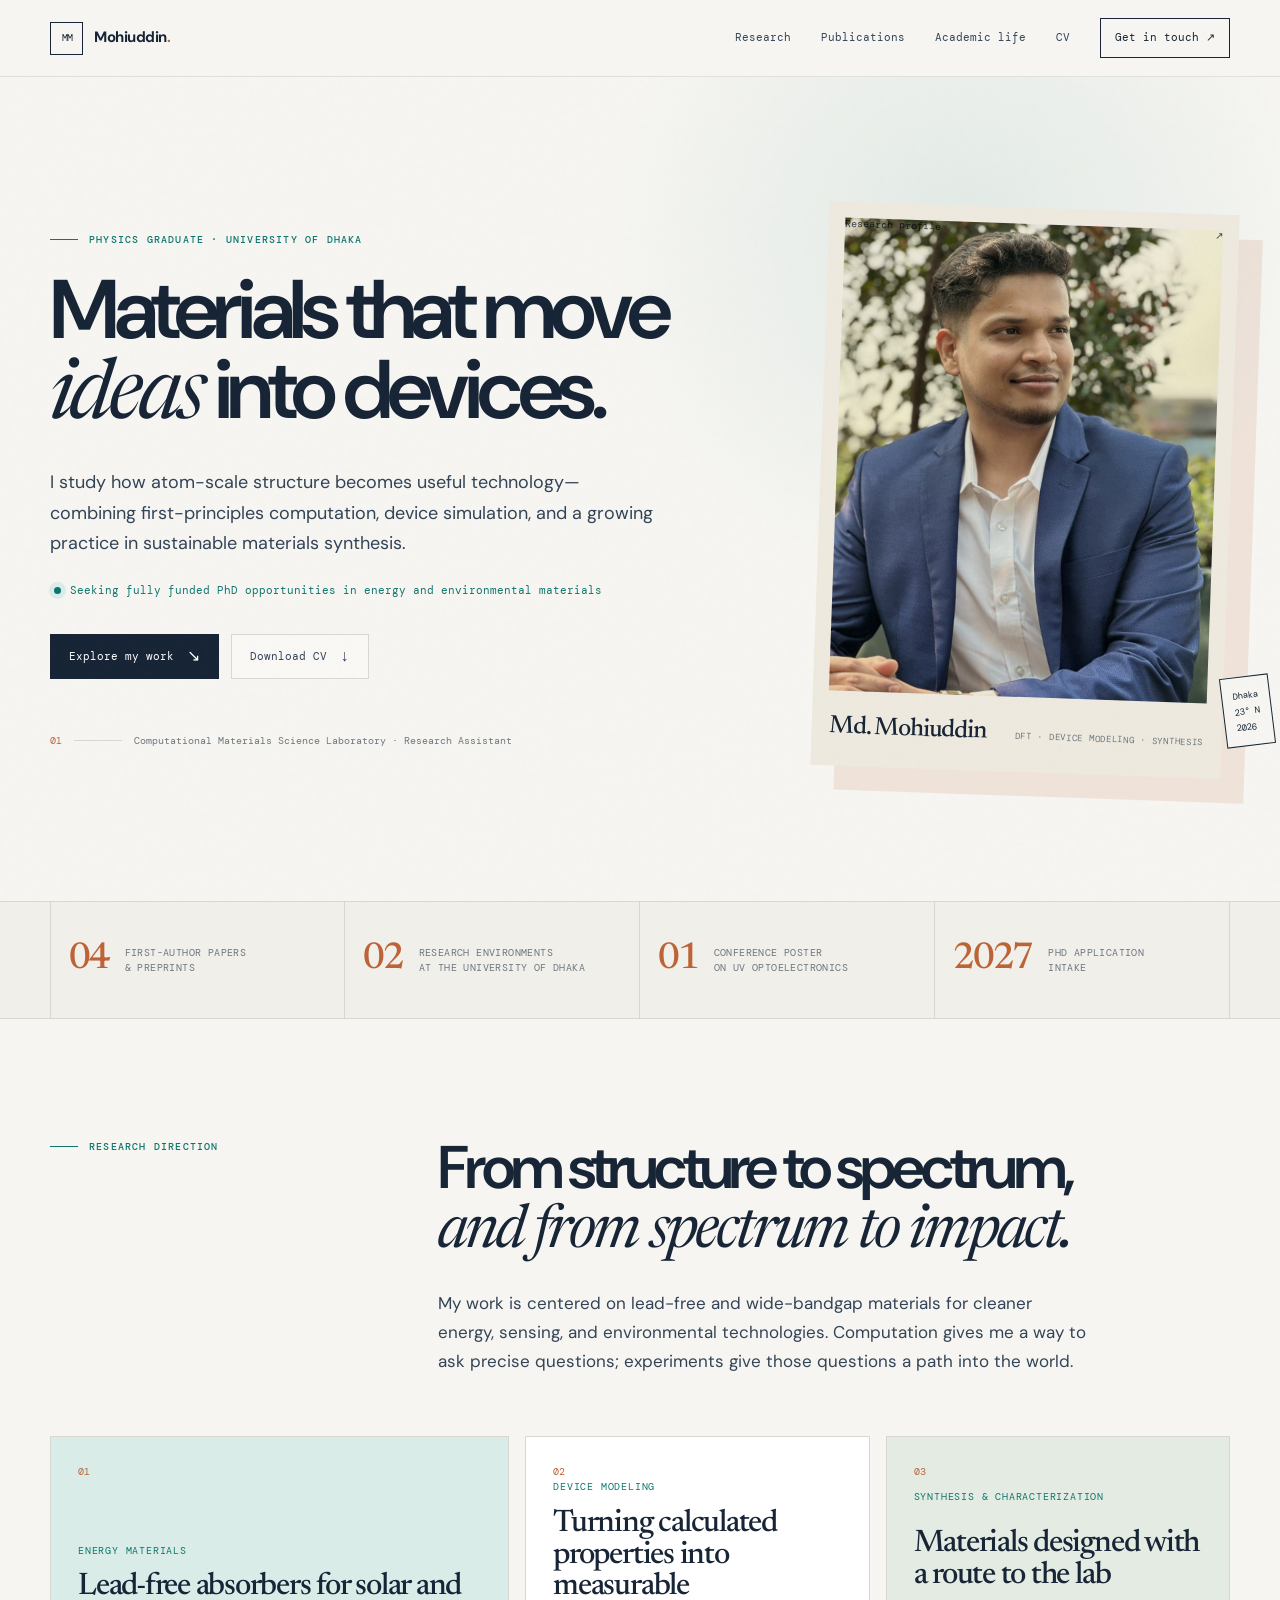
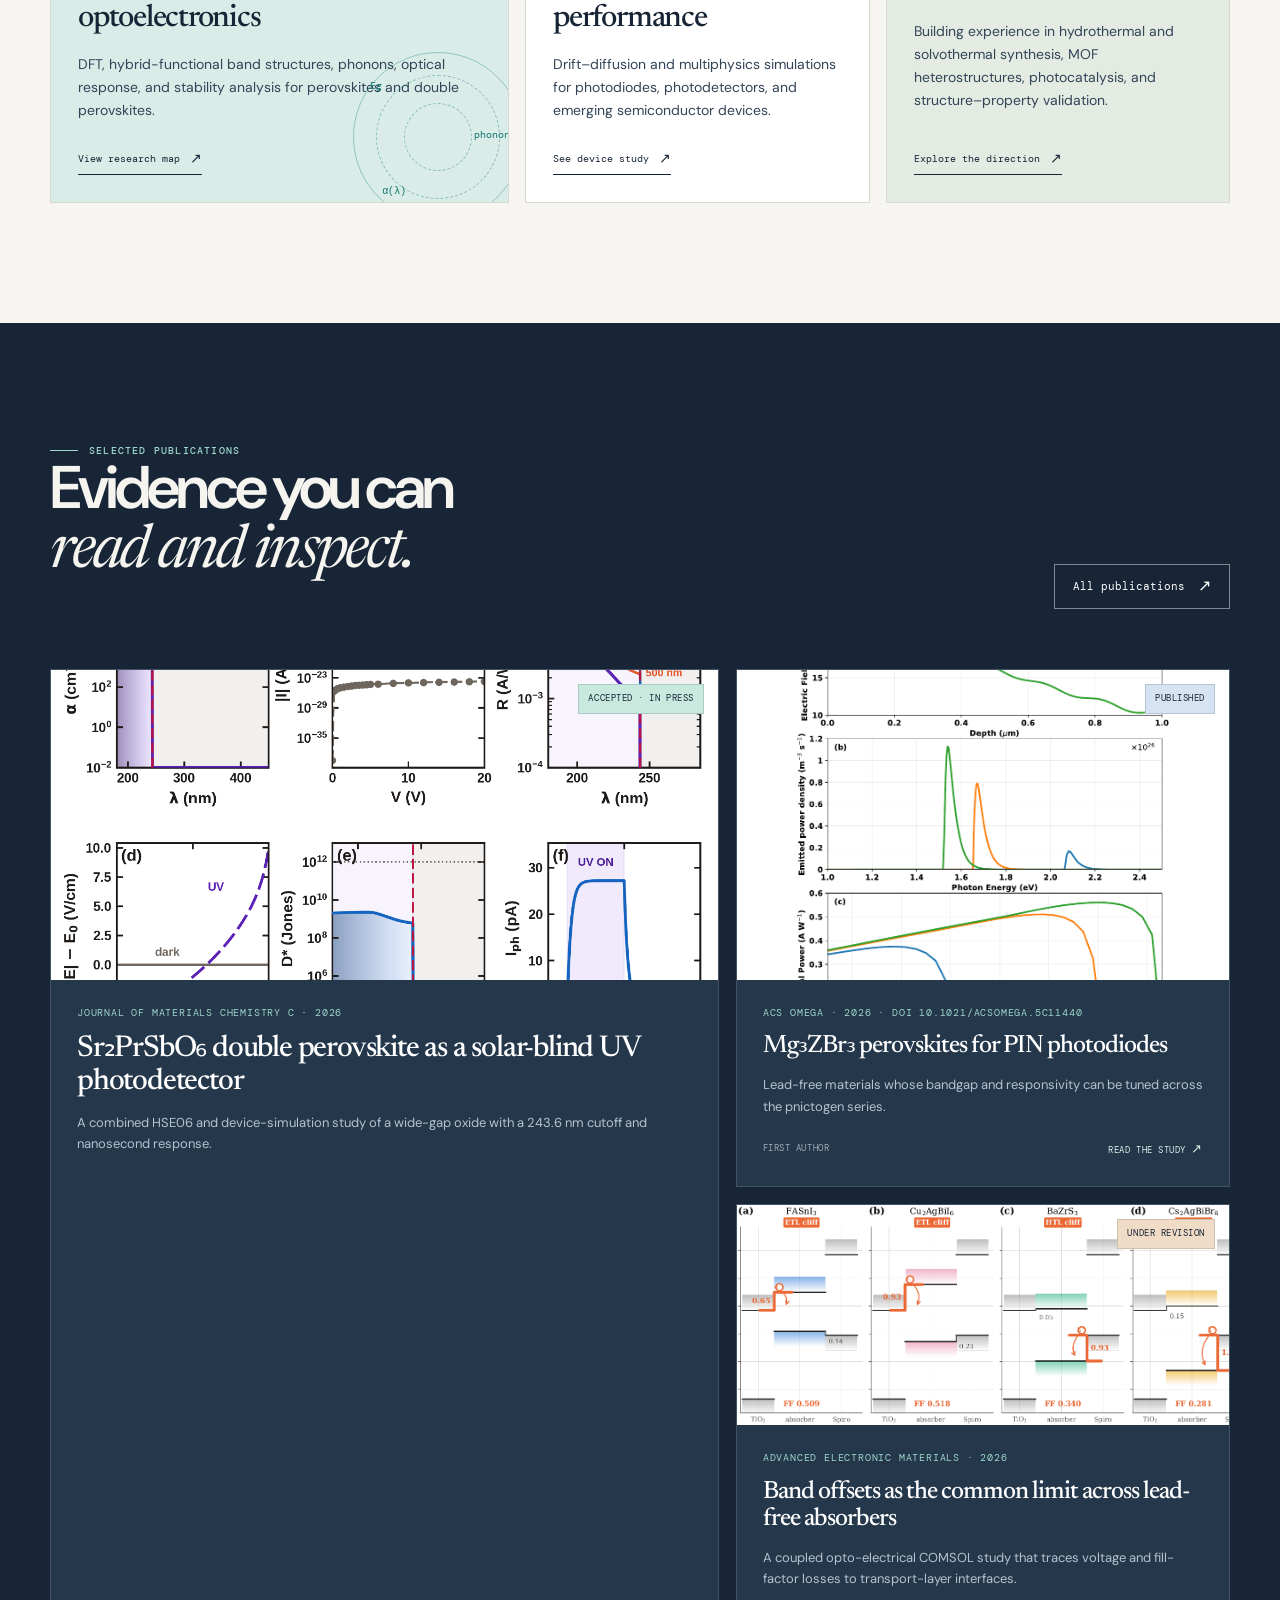
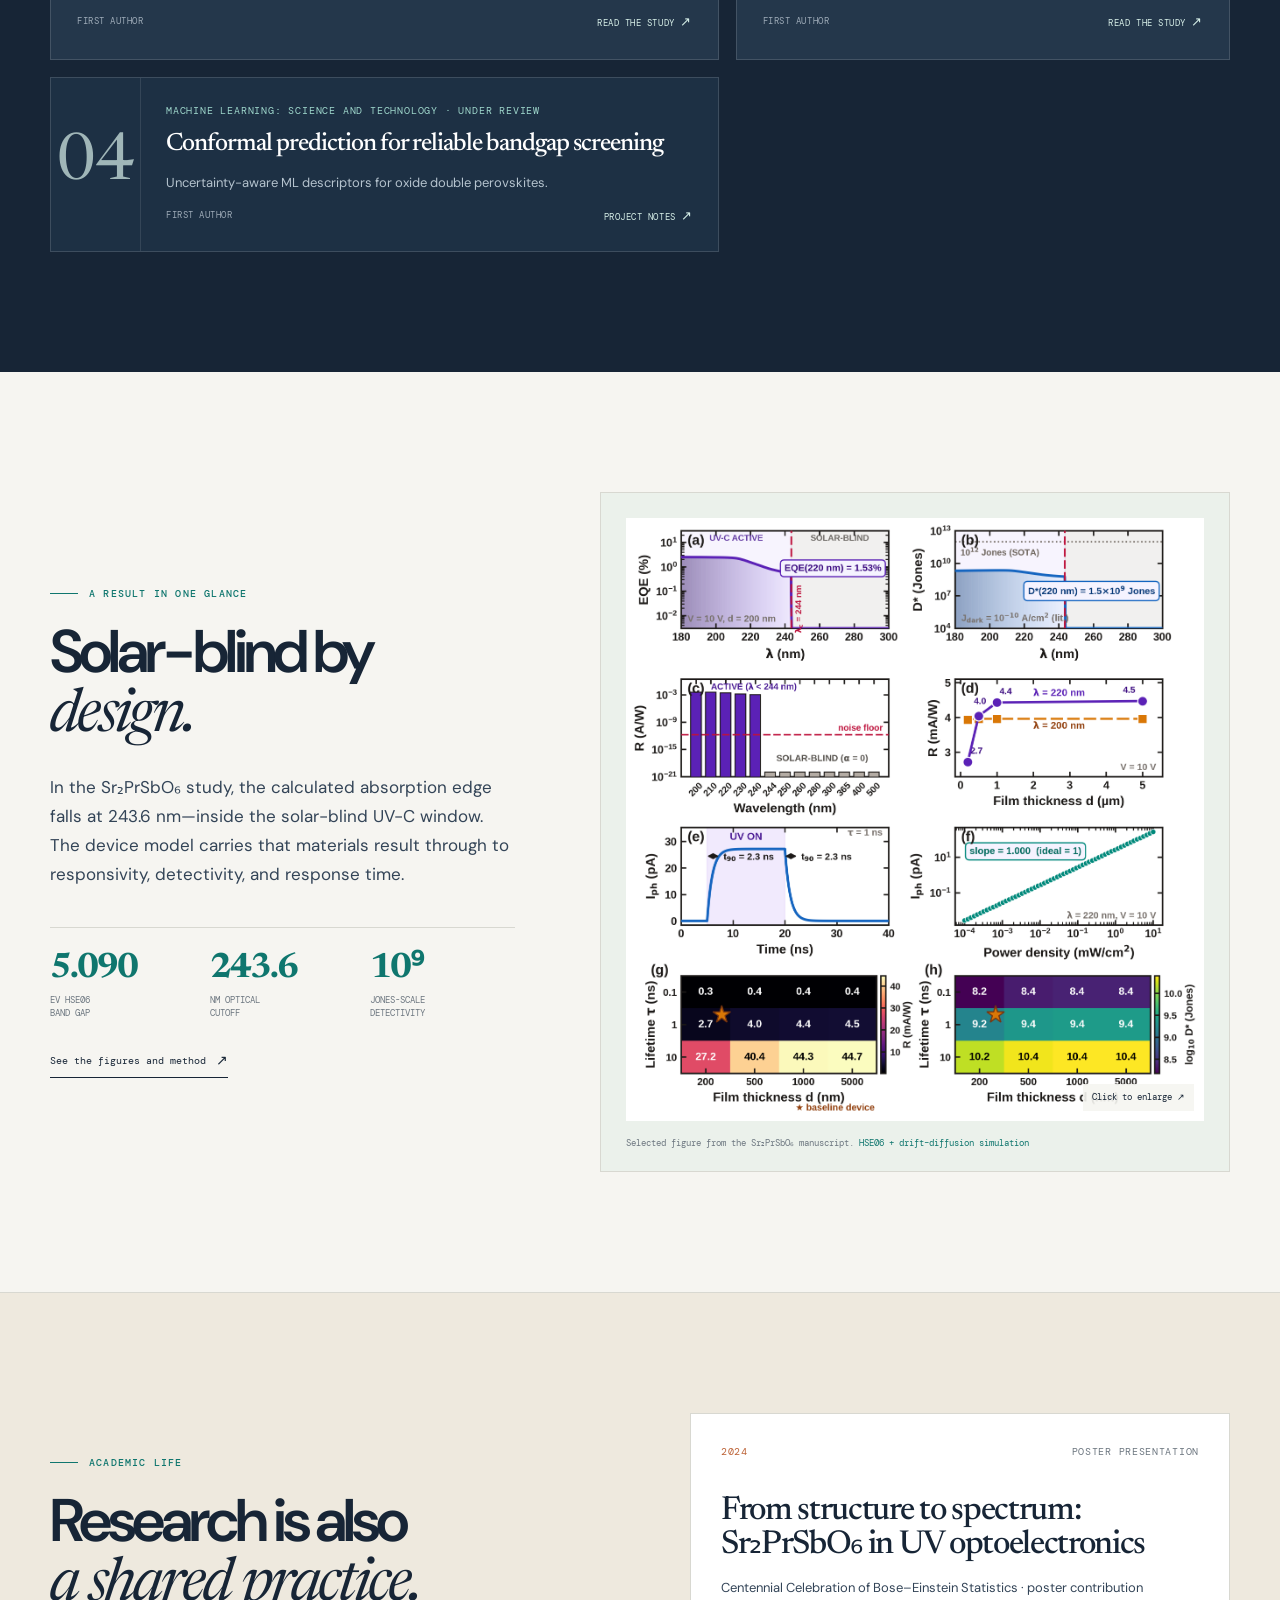
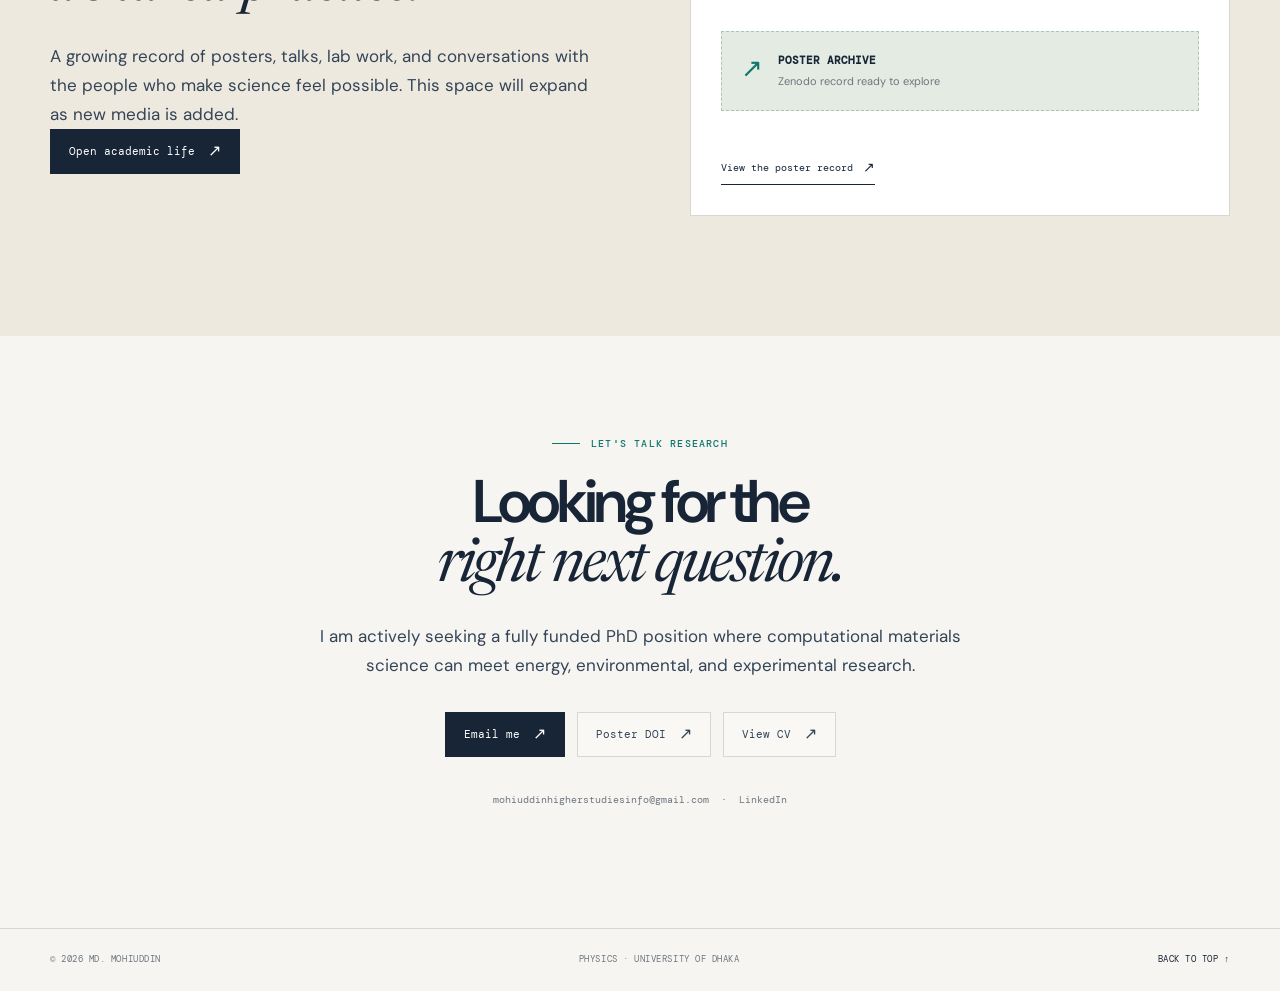
==== index.html @ ebc0ea1c "Publish academic personal website" ====
<!doctype html>
<html lang="en">
<head>
  <meta charset="utf-8">
  <meta name="viewport" content="width=device-width, initial-scale=1">
  <meta name="description" content="Md. Mohiuddin is a physics graduate and research assistant in computational materials science at the University of Dhaka, working on energy materials, semiconductor devices, and sustainable materials solutions.">
  <meta name="author" content="Md. Mohiuddin">
  <meta property="og:title" content="Md. Mohiuddin — Computational Materials Science">
  <meta property="og:description" content="Research portfolio of a physics graduate working from first-principles materials modeling to device-level design.">
  <meta property="og:type" content="website">
  <title>Md. Mohiuddin | Computational Materials Science</title>
  <link rel="stylesheet" href="css/style.css">
</head>
<body>
  <div class="site-noise" aria-hidden="true"></div>
  <header class="site-header">
    <div class="container nav-wrap">
      <a class="brand" href="#top" aria-label="Md. Mohiuddin home"><span class="brand-mark">MM</span><span class="brand-name">Mohiuddin<span class="brand-dot">.</span></span></a>
      <button class="menu-toggle" type="button" aria-expanded="false" aria-controls="site-nav"><span></span><span></span><span></span><b class="sr-only">Open navigation</b></button>
      <nav id="site-nav" class="site-nav" aria-label="Primary navigation">
        <a href="#research">Research</a>
        <a href="#publications">Publications</a>
        <a href="academic-life/">Academic life</a>
        <a href="cv/">CV</a>
        <a class="nav-contact" href="#contact">Get in touch <span>↗</span></a>
      </nav>
    </div>
  </header>

  <main id="top">
    <section class="hero section-pad">
      <div class="container hero-grid">
        <div class="hero-copy reveal">
          <p class="eyebrow"><span class="eyebrow-line"></span>Physics graduate · University of Dhaka</p>
          <h1>Materials that move<br><em>ideas</em> into devices.</h1>
          <p class="hero-lead">I study how atom-scale structure becomes useful technology—combining first-principles computation, device simulation, and a growing practice in sustainable materials synthesis.</p>
          <p class="availability"><span class="status-dot"></span>Seeking fully funded PhD opportunities in energy and environmental materials</p>
          <div class="button-row">
            <a class="button button-dark" href="#publications">Explore my work <span>↘</span></a>
            <a class="button button-quiet" href="Fall_27_US_CV.pdf" download>Download CV <span>↓</span></a>
          </div>
          <div class="hero-footnote"><span>01</span><span class="rule"></span><span>Computational Materials Science Laboratory · Research Assistant</span></div>
        </div>
        <div class="hero-visual reveal reveal-delay">
          <div class="portrait-frame">
            <div class="portrait-kicker">Research profile <span>↗</span></div>
            <img src="assets/profile/portrait.jpeg" alt="Portrait of Md. Mohiuddin" fetchpriority="high">
            <div class="portrait-caption"><strong>Md. Mohiuddin</strong><span>DFT · device modeling · synthesis</span></div>
          </div>
          <div class="hero-stamp"><span>Dhaka</span><span>23° N</span><span>2026</span></div>
        </div>
      </div>
    </section>

    <section class="proof-strip" aria-label="Research snapshot">
      <div class="container proof-grid">
        <div class="proof-item"><strong>04</strong><span>first-author papers<br>&amp; preprints</span></div>
        <div class="proof-item"><strong>02</strong><span>research environments<br>at the University of Dhaka</span></div>
        <div class="proof-item"><strong>01</strong><span>conference poster<br>on UV optoelectronics</span></div>
        <div class="proof-item"><strong>2027</strong><span>PhD application<br>intake</span></div>
      </div>
    </section>

    <section id="research" class="section-pad section-paper">
      <div class="container">
        <div class="section-intro reveal">
          <p class="eyebrow"><span class="eyebrow-line"></span>Research direction</p>
          <div>
            <h2>From structure to spectrum,<br><em>and from spectrum to impact.</em></h2>
            <p class="section-lead">My work is centered on lead-free and wide-bandgap materials for cleaner energy, sensing, and environmental technologies. Computation gives me a way to ask precise questions; experiments give those questions a path into the world.</p>
          </div>
        </div>
        <div class="focus-grid">
          <article class="focus-card focus-card-wide reveal">
            <span class="focus-index">01</span>
            <div><p class="card-kicker">Energy materials</p><h3>Lead-free absorbers for solar and optoelectronics</h3><p>DFT, hybrid-functional band structures, phonons, optical response, and stability analysis for perovskites and double perovskites.</p><a class="text-link" href="research/">View research map <span>↗</span></a></div>
            <div class="focus-orbit" aria-hidden="true"><span>Eg</span><span>phonon</span><span>α(λ)</span></div>
          </article>
          <article class="focus-card reveal reveal-delay-1"><span class="focus-index">02</span><p class="card-kicker">Device modeling</p><h3>Turning calculated properties into measurable performance</h3><p>Drift–diffusion and multiphysics simulations for photodiodes, photodetectors, and emerging semiconductor devices.</p><a class="text-link" href="research/interface-band-offsets/">See device study <span>↗</span></a></article>
          <article class="focus-card focus-card-sage reveal reveal-delay-2"><span class="focus-index">03</span><p class="card-kicker">Synthesis &amp; characterization</p><h3>Materials designed with a route to the lab</h3><p>Building experience in hydrothermal and solvothermal synthesis, MOF heterostructures, photocatalysis, and structure–property validation.</p><a class="text-link" href="research/">Explore the direction <span>↗</span></a></article>
        </div>
      </div>
    </section>

    <section id="publications" class="section-pad section-ink">
      <div class="container">
        <div class="section-heading light reveal"><div><p class="eyebrow eyebrow-light"><span class="eyebrow-line"></span>Selected publications</p><h2>Evidence you can<br><em>read and inspect.</em></h2></div><a class="button button-outline-light" href="publications/">All publications <span>↗</span></a></div>
        <div class="publication-grid">
          <article class="publication-card publication-card-featured reveal">
            <div class="pub-image"><img src="assets/figures/Fig_UV7_summary.png" alt="Summary figure of the Sr₂PrSbO₆ solar-blind UV-C photodetector study" loading="lazy"><span class="pub-status">Accepted · in press</span></div>
            <div class="pub-body"><p class="card-kicker">Journal of Materials Chemistry C · 2026</p><h3>Sr₂PrSbO₆ double perovskite as a solar-blind UV photodetector</h3><p>A combined HSE06 and device-simulation study of a wide-gap oxide with a 243.6 nm cutoff and nanosecond response.</p><div class="pub-meta"><span>First author</span><a href="research/sr2prsb06/">Read the study <span>↗</span></a></div></div>
          </article>
          <article class="publication-card reveal reveal-delay-1">
            <div class="pub-image pub-image-tall"><img src="assets/figures/mg3-device-response.png" alt="Simulated spectral response of Mg₃ZBr₃ PIN photodiodes" loading="lazy"><span class="pub-status pub-status-blue">Published</span></div>
            <div class="pub-body"><p class="card-kicker">ACS Omega · 2026 · DOI 10.1021/acsomega.5c11440</p><h3>Mg₃ZBr₃ perovskites for PIN photodiodes</h3><p>Lead-free materials whose bandgap and responsivity can be tuned across the pnictogen series.</p><div class="pub-meta"><span>First author</span><a href="research/mg3zbr3/">Read the study <span>↗</span></a></div></div>
          </article>
          <article class="publication-card reveal reveal-delay-2">
            <div class="pub-image"><img src="assets/figures/interface-band-alignment.png" alt="Band alignment diagram for four lead-free perovskite absorbers" loading="lazy"><span class="pub-status pub-status-amber">Under revision</span></div>
            <div class="pub-body"><p class="card-kicker">Advanced Electronic Materials · 2026</p><h3>Band offsets as the common limit across lead-free absorbers</h3><p>A coupled opto-electrical COMSOL study that traces voltage and fill-factor losses to transport-layer interfaces.</p><div class="pub-meta"><span>First author</span><a href="research/interface-band-offsets/">Read the study <span>↗</span></a></div></div>
          </article>
          <article class="publication-card publication-card-compact reveal reveal-delay-3"><div class="pub-number">04</div><div class="pub-body"><p class="card-kicker">Machine Learning: Science and Technology · under review</p><h3>Conformal prediction for reliable bandgap screening</h3><p>Uncertainty-aware ML descriptors for oxide double perovskites.</p><div class="pub-meta"><span>First author</span><a href="research/ml-screening/">Project notes <span>↗</span></a></div></div></article>
        </div>
      </div>
    </section>

    <section class="section-pad section-paper result-section">
      <div class="container result-grid">
        <div class="result-copy reveal"><p class="eyebrow"><span class="eyebrow-line"></span>A result in one glance</p><h2>Solar-blind by<br><em>design.</em></h2><p class="section-lead">In the Sr₂PrSbO₆ study, the calculated absorption edge falls at 243.6 nm—inside the solar-blind UV-C window. The device model carries that materials result through to responsivity, detectivity, and response time.</p><div class="metric-grid"><div><strong>5.090</strong><span>eV HSE06<br>band gap</span></div><div><strong>243.6</strong><span>nm optical<br>cutoff</span></div><div><strong>10⁹</strong><span>Jones-scale<br>detectivity</span></div></div><a class="text-link" href="research/sr2prsb06/">See the figures and method <span>↗</span></a></div>
        <figure class="result-figure reveal reveal-delay"><button class="image-button" type="button" data-lightbox="assets/figures/Fig_UV5_performance.png" data-caption="Simulated performance metrics for the Sr₂PrSbO₆ solar-blind UV-C photodetector."><img src="assets/figures/Fig_UV5_performance.png" alt="Performance metrics for the Sr₂PrSbO₆ photodetector" loading="lazy"><span class="zoom-label">Click to enlarge ↗</span></button><figcaption>Selected figure from the Sr₂PrSbO₆ manuscript. <span>HSE06 + drift–diffusion simulation</span></figcaption></figure>
      </div>
    </section>

    <section id="academic-life" class="section-pad section-sand">
      <div class="container life-grid">
        <div class="life-copy reveal"><p class="eyebrow"><span class="eyebrow-line"></span>Academic life</p><h2>Research is also<br><em>a shared practice.</em></h2><p class="section-lead">A growing record of posters, talks, lab work, and conversations with the people who make science feel possible. This space will expand as new media is added.</p><a class="button button-dark" href="academic-life/">Open academic life <span>↗</span></a></div>
        <div class="life-card reveal reveal-delay"><div class="life-card-top"><span class="life-date">2024</span><span class="life-label">Poster presentation</span></div><h3>From structure to spectrum: Sr₂PrSbO₆ in UV optoelectronics</h3><p>Centennial Celebration of Bose–Einstein Statistics · poster contribution</p><div class="life-placeholder"><span>↗</span><div><strong>Poster archive</strong><small>Zenodo record ready to explore</small></div></div><a class="text-link" href="academic-life/">View the poster record <span>↗</span></a></div>
      </div>
    </section>

    <section id="contact" class="contact-section section-pad">
      <div class="container contact-card reveal"><p class="eyebrow"><span class="eyebrow-line"></span>Let's talk research</p><h2>Looking for the<br><em>right next question.</em></h2><p>I am actively seeking a fully funded PhD position where computational materials science can meet energy, environmental, and experimental research.</p><div class="button-row contact-actions"><a class="button button-dark" href="mailto:mohiuddinhigherstudiesinfo@gmail.com">Email me <span>↗</span></a><a class="button button-quiet" href="https://doi.org/10.5281/zenodo.17409885" target="_blank" rel="noreferrer">Poster DOI <span>↗</span></a><a class="button button-quiet" href="cv/">View CV <span>↗</span></a></div><div class="contact-links"><a href="mailto:mohiuddinhigherstudiesinfo@gmail.com">mohiuddinhigherstudiesinfo@gmail.com</a><span>·</span><a href="https://www.linkedin.com/in/md-mohiuddin" target="_blank" rel="noreferrer">LinkedIn</a></div></div>
    </section>
  </main>

  <footer class="site-footer"><div class="container footer-wrap"><span>© 2026 Md. Mohiuddin</span><span>Physics · University of Dhaka</span><a href="#top">Back to top ↑</a></div></footer>

  <div class="lightbox" id="lightbox" hidden><button class="lightbox-close" type="button" aria-label="Close enlarged figure">×</button><figure><img src="" alt=""><figcaption></figcaption></figure></div>
  <script src="js/site.js"></script>
</body>
</html>
---- css/style.css ----
@import url('https://fonts.googleapis.com/css2?family=DM+Mono:wght@400;500&family=DM+Sans:wght@400;500;600;700&family=Newsreader:opsz,wght@6..72,400;6..72,500;6..72,600&display=swap');

:root{--ink:#172536;--ink-soft:#334457;--paper:#f6f5f1;--white:#fff;--sand:#eee9de;--sage:#e3ebe2;--line:#d8d8d1;--muted:#6d7780;--teal:#0f766e;--teal-soft:#d9ece8;--orange:#bc6337;--blue:#5179a9;--serif:'Newsreader',Georgia,serif;--sans:'DM Sans',Arial,sans-serif;--mono:'DM Mono',monospace;--max:1180px;--ease:cubic-bezier(.2,.8,.2,1)}
*{box-sizing:border-box;margin:0;padding:0}html{scroll-behavior:smooth;background:var(--paper)}body{font-family:var(--sans);color:var(--ink);line-height:1.55;background:var(--paper);overflow-x:hidden}img{display:block;max-width:100%}a{color:inherit}button{font:inherit}.container{width:min(var(--max),calc(100% - 56px));margin-inline:auto}.sr-only{position:absolute;width:1px;height:1px;padding:0;margin:-1px;overflow:hidden;clip:rect(0,0,0,0);white-space:nowrap;border:0}.site-noise{position:fixed;inset:0;pointer-events:none;opacity:.024;z-index:10;background-image:url("data:image/svg+xml,%3Csvg viewBox='0 0 160 160' xmlns='http://www.w3.org/2000/svg'%3E%3Cfilter id='n'%3E%3CfeTurbulence type='fractalNoise' baseFrequency='.85' numOctaves='2' stitchTiles='stitch'/%3E%3C/filter%3E%3Crect width='100%25' height='100%25' filter='url(%23n)' opacity='.24'/%3E%3C/svg%3E")}
.site-header{position:sticky;top:0;z-index:20;background:rgba(246,245,241,.88);backdrop-filter:blur(16px);border-bottom:1px solid rgba(23,37,54,.1)}.nav-wrap{height:76px;display:flex;align-items:center;justify-content:space-between}.brand{display:inline-flex;align-items:center;gap:11px;text-decoration:none}.brand-mark{display:grid;place-items:center;width:33px;height:33px;border:1px solid var(--ink);font-family:var(--mono);font-size:10px;letter-spacing:-1px}.brand-name{font-size:15px;font-weight:700;letter-spacing:-.03em}.brand-dot{color:var(--orange)}.site-nav{display:flex;align-items:center;gap:30px;font-family:var(--mono);font-size:11px;color:var(--ink-soft)}.site-nav a{text-decoration:none;transition:color .2s ease}.site-nav a:hover{color:var(--teal)}.site-nav .nav-contact{padding:10px 14px;border:1px solid var(--ink);color:var(--ink);background:transparent}.site-nav .nav-contact:hover{background:var(--ink);color:var(--white)}.menu-toggle{display:none;background:none;border:0;width:35px;height:35px;cursor:pointer}.menu-toggle span{display:block;width:20px;height:1px;background:var(--ink);margin:5px auto}
.section-pad{padding:120px 0}.hero{padding-top:92px;padding-bottom:90px;min-height:calc(100vh - 76px);display:flex;align-items:center;background:radial-gradient(circle at 75% 20%,rgba(15,118,110,.09),transparent 31%),var(--paper)}.hero-grid{display:grid;grid-template-columns:minmax(0,1.08fr) minmax(340px,.75fr);gap:100px;align-items:center}.eyebrow{display:flex;align-items:center;gap:11px;font-family:var(--mono);font-size:10px;letter-spacing:.12em;text-transform:uppercase;color:var(--teal);font-weight:500}.eyebrow-line{display:inline-block;width:28px;height:1px;background:currentColor}.hero h1{font-size:clamp(52px,6.5vw,92px);line-height:.96;letter-spacing:-.065em;font-weight:600;margin:23px 0 28px;max-width:730px}.hero h1 em,.section-intro h2 em,.section-heading h2 em,.result-copy h2 em,.life-copy h2 em,.contact-card h2 em,.deepdive-content h1 em{font-family:var(--serif);font-weight:400;letter-spacing:-.05em}.hero-lead{font-size:18px;line-height:1.7;color:var(--ink-soft);max-width:610px}.availability{display:flex;align-items:center;gap:9px;margin-top:23px;font-family:var(--mono);font-size:11px;color:var(--teal);max-width:600px}.status-dot{width:7px;height:7px;border-radius:50%;background:var(--teal);box-shadow:0 0 0 5px var(--teal-soft);margin-left:4px}.button-row{display:flex;gap:12px;align-items:center;flex-wrap:wrap;margin-top:35px}.button{display:inline-flex;align-items:center;justify-content:center;gap:13px;padding:13px 18px;border:1px solid transparent;text-decoration:none;font-family:var(--mono);font-size:11px;transition:all .25s var(--ease);cursor:pointer}.button span{font-size:16px;line-height:0}.button-dark{background:var(--ink);color:var(--white);border-color:var(--ink)}.button-dark:hover{background:var(--teal);border-color:var(--teal);transform:translateY(-2px)}.button-quiet{border-color:var(--line);color:var(--ink-soft);background:rgba(255,255,255,.25)}.button-quiet:hover{border-color:var(--ink);transform:translateY(-2px)}.button-outline-light{border-color:rgba(255,255,255,.45);color:#fff}.button-outline-light:hover{background:#fff;color:var(--ink)}.hero-footnote{margin-top:54px;display:flex;align-items:center;gap:12px;font-family:var(--mono);font-size:10px;color:var(--muted);max-width:550px}.hero-footnote>span:first-child{color:var(--orange)}.rule{height:1px;width:48px;background:var(--line)}.hero-visual{position:relative;max-width:410px;justify-self:end}.portrait-frame{position:relative;padding:16px 16px 0;background:var(--sand);transform:rotate(2deg);box-shadow:24px 24px 0 rgba(188,99,55,.12)}.portrait-frame img{width:100%;aspect-ratio:4/5;object-fit:cover;object-position:50% 25%;filter:saturate(.78);mix-blend-mode:multiply}.portrait-kicker{position:absolute;top:0;left:0;right:0;height:43px;padding:13px 16px;display:flex;justify-content:space-between;align-items:center;font-family:var(--mono);font-size:10px;color:var(--ink-soft)}.portrait-caption{display:flex;justify-content:space-between;align-items:baseline;gap:15px;padding:18px 2px 19px;color:var(--ink)}.portrait-caption strong{font-family:var(--serif);font-weight:500;font-size:25px;letter-spacing:-.04em}.portrait-caption span{font-family:var(--mono);font-size:9px;color:var(--muted);text-transform:uppercase;letter-spacing:.08em}.hero-stamp{position:absolute;right:-42px;bottom:26px;display:flex;flex-direction:column;gap:5px;padding:13px 11px;border:1px solid var(--ink);background:var(--paper);font-family:var(--mono);font-size:9px;line-height:1.2;transform:rotate(-7deg)}
.proof-strip{border-top:1px solid var(--line);border-bottom:1px solid var(--line);background:#f0efe9}.proof-grid{display:grid;grid-template-columns:repeat(4,1fr)}.proof-item{min-height:116px;padding:25px 18px;display:flex;align-items:center;gap:16px;border-right:1px solid var(--line)}.proof-item:first-child{border-left:1px solid var(--line)}.proof-item strong{font-family:var(--serif);font-size:37px;font-weight:500;letter-spacing:-.06em;color:var(--orange)}.proof-item span{font-family:var(--mono);font-size:10px;line-height:1.55;text-transform:uppercase;letter-spacing:.04em;color:var(--muted)}
.section-paper{background:var(--paper)}.section-intro{display:grid;grid-template-columns:.44fr 1fr;gap:40px;align-items:start}.section-intro h2,.section-heading h2,.result-copy h2,.life-copy h2,.contact-card h2{font-size:clamp(39px,4.7vw,64px);line-height:.98;letter-spacing:-.065em;font-weight:600;margin-bottom:26px}.section-lead{font-size:17px;line-height:1.7;color:var(--ink-soft);max-width:650px}.focus-grid{display:grid;grid-template-columns:1.2fr .9fr .9fr;gap:16px;margin-top:60px}.focus-card{position:relative;min-height:360px;padding:27px;background:var(--white);border:1px solid var(--line);display:flex;flex-direction:column;justify-content:space-between;overflow:hidden;transition:transform .3s var(--ease),box-shadow .3s ease}.focus-card:hover,.publication-card:hover,.life-card:hover{transform:translateY(-5px);box-shadow:0 18px 40px rgba(23,37,54,.08)}.focus-card-wide{background:var(--teal-soft);grid-column:span 1}.focus-card-sage{background:var(--sage)}.focus-index{font-family:var(--mono);font-size:10px;color:var(--orange)}.card-kicker{font-family:var(--mono);font-size:10px;letter-spacing:.08em;text-transform:uppercase;color:var(--teal);margin-bottom:13px}.focus-card h3{font-family:var(--serif);font-size:31px;line-height:1.03;letter-spacing:-.04em;font-weight:500;max-width:410px;margin-bottom:18px}.focus-card p:not(.card-kicker){font-size:14px;line-height:1.65;color:var(--ink-soft);max-width:410px}.text-link{display:inline-flex;align-items:center;gap:10px;width:max-content;margin-top:25px;font-family:var(--mono);font-size:10px;color:var(--ink);text-decoration:none;border-bottom:1px solid var(--ink);padding-bottom:5px}.text-link span{font-size:14px}.text-link:hover{color:var(--teal);border-color:var(--teal)}.focus-orbit{position:absolute;right:-15px;bottom:-20px;width:170px;height:170px;border:1px solid rgba(15,118,110,.35);border-radius:50%;font-family:var(--mono);font-size:10px;color:var(--teal)}.focus-orbit:before,.focus-orbit:after{content:'';position:absolute;inset:22px;border:1px dashed rgba(15,118,110,.4);border-radius:50%}.focus-orbit:after{inset:50px}.focus-orbit span{position:absolute}.focus-orbit span:nth-child(1){top:25px;left:16px}.focus-orbit span:nth-child(2){right:12px;top:74px}.focus-orbit span:nth-child(3){bottom:23px;left:28px}
.section-ink{background:var(--ink);color:#f5f4ef}.eyebrow-light{color:#9ed6cb}.section-heading{display:flex;align-items:end;justify-content:space-between;gap:30px}.publication-grid{display:grid;grid-template-columns:1.15fr .85fr;gap:17px;margin-top:60px}.publication-card{background:#24374b;border:1px solid rgba(255,255,255,.14);transition:transform .3s var(--ease),box-shadow .3s ease;overflow:hidden;display:flex;flex-direction:column}.publication-card-featured{grid-row:span 2}.pub-image{position:relative;background:#e8ece7;min-height:220px;display:flex;align-items:center;justify-content:center;overflow:hidden}.pub-image img{width:100%;height:100%;object-fit:cover;max-height:310px}.pub-image-tall img{object-position:center 57%}.pub-status{position:absolute;top:14px;right:14px;padding:7px 9px;color:var(--ink);background:#c9e9df;border:1px solid rgba(23,37,54,.16);font-family:var(--mono);font-size:9px;text-transform:uppercase;letter-spacing:.06em}.pub-status-blue{background:#d5e3f2}.pub-status-amber{background:#f0dcc6}.pub-body{padding:25px 26px 27px;display:flex;flex-direction:column;flex:1}.section-ink .card-kicker{color:#9ed6cb}.publication-card h3{font-family:var(--serif);font-size:30px;line-height:1.08;letter-spacing:-.04em;font-weight:500;color:#fff;margin-bottom:14px}.publication-card:not(.publication-card-featured) h3{font-size:25px}.publication-card p:not(.card-kicker){font-size:13px;line-height:1.65;color:#b5c3ce}.pub-meta{display:flex;align-items:center;justify-content:space-between;gap:18px;margin-top:auto;padding-top:22px;font-family:var(--mono);font-size:9px;color:#9eabb8;text-transform:uppercase;letter-spacing:.06em}.pub-meta a{color:#d8f0e9;text-decoration:none}.pub-meta a span{font-size:13px}.publication-card-compact{grid-column:span 1;display:grid;grid-template-columns:90px 1fr;align-items:stretch;background:#1d3044}.publication-card-compact .pub-number{font-family:var(--serif);font-size:65px;color:rgba(216,240,233,.7);display:grid;place-items:center;border-right:1px solid rgba(255,255,255,.1)}.publication-card-compact .pub-body{padding:25px}.publication-card-compact h3{font-size:23px}.publication-card-compact .pub-meta{padding-top:12px}
.result-section{border-bottom:1px solid var(--line)}.result-grid{display:grid;grid-template-columns:.85fr 1.15fr;gap:85px;align-items:center}.result-copy h2{margin-top:22px}.metric-grid{display:grid;grid-template-columns:repeat(3,1fr);gap:15px;margin:38px 0 5px;padding-top:23px;border-top:1px solid var(--line)}.metric-grid strong{display:block;font-family:var(--serif);font-size:35px;line-height:1;color:var(--teal);letter-spacing:-.06em}.metric-grid span{display:block;margin-top:8px;font-family:var(--mono);font-size:9px;line-height:1.45;text-transform:uppercase;color:var(--muted)}.result-figure{margin:0;background:#ebf1eb;border:1px solid var(--line);padding:25px 25px 20px}.image-button{position:relative;border:0;background:transparent;display:block;width:100%;cursor:zoom-in}.image-button img{width:100%;height:auto}.zoom-label{position:absolute;right:10px;bottom:10px;padding:7px 9px;background:rgba(246,245,241,.9);font-family:var(--mono);font-size:9px;color:var(--ink)}.result-figure figcaption{font-family:var(--mono);font-size:9px;line-height:1.5;color:var(--muted);margin-top:16px}.result-figure figcaption span{color:var(--teal)}
.section-sand{background:var(--sand)}.life-grid{display:grid;grid-template-columns:1fr 1fr;gap:100px;align-items:center}.life-copy h2{margin-top:22px}.life-card{background:var(--white);border:1px solid var(--line);padding:30px;transition:transform .3s var(--ease),box-shadow .3s ease}.life-card-top{display:flex;justify-content:space-between;align-items:center;font-family:var(--mono);font-size:10px;text-transform:uppercase;color:var(--muted);letter-spacing:.07em}.life-date{color:var(--orange)}.life-card h3{font-family:var(--serif);font-weight:500;letter-spacing:-.04em;font-size:33px;line-height:1.03;margin:36px 0 15px}.life-card>p{font-size:13px;color:var(--ink-soft)}.life-placeholder{display:flex;align-items:center;gap:15px;margin:32px 0 21px;padding:19px;background:var(--sage);border:1px dashed #a9c5b6}.life-placeholder>span{font-family:var(--serif);font-size:26px;color:var(--teal)}.life-placeholder strong,.life-placeholder small{display:block}.life-placeholder strong{font-family:var(--mono);font-size:11px;text-transform:uppercase}.life-placeholder small{font-size:11px;color:var(--muted);margin-top:4px}
.contact-section{padding-top:100px;padding-bottom:120px;background:var(--paper)}.contact-card{text-align:center;max-width:840px;margin-inline:auto}.contact-card .eyebrow{justify-content:center}.contact-card h2{margin:22px 0 25px}.contact-card>p:not(.eyebrow){font-size:17px;line-height:1.7;color:var(--ink-soft);max-width:650px;margin-inline:auto}.contact-actions{justify-content:center;margin-top:32px}.contact-links{display:flex;justify-content:center;align-items:center;gap:12px;margin-top:35px;font-family:var(--mono);font-size:10px;color:var(--muted)}.contact-links a{text-decoration:none;border-bottom:1px solid transparent}.contact-links a:hover{border-color:var(--ink);color:var(--ink)}.site-footer{border-top:1px solid var(--line);background:var(--paper)}.footer-wrap{display:flex;justify-content:space-between;gap:18px;padding:24px 0;font-family:var(--mono);font-size:9px;color:var(--muted);text-transform:uppercase;letter-spacing:.06em}.footer-wrap a{text-decoration:none;color:var(--ink)}
.reveal{opacity:0;transform:translateY(18px);transition:opacity .7s var(--ease),transform .7s var(--ease)}.reveal.is-visible{opacity:1;transform:none}.reveal-delay{transition-delay:.12s}.reveal-delay-1{transition-delay:.08s}.reveal-delay-2{transition-delay:.15s}.reveal-delay-3{transition-delay:.22s}.lightbox{position:fixed;inset:0;z-index:50;background:rgba(15,27,39,.92);display:grid;place-items:center;padding:30px}.lightbox[hidden]{display:none}.lightbox figure{max-width:min(1100px,95vw);max-height:92vh}.lightbox img{max-height:82vh;width:auto;max-width:100%;margin:auto}.lightbox figcaption{font-family:var(--mono);font-size:10px;color:#d7e7e1;margin-top:12px;text-align:center}.lightbox-close{position:absolute;top:18px;right:24px;border:0;background:none;color:white;font-size:36px;font-weight:300;cursor:pointer}
.subpage-container{width:min(930px,calc(100% - 56px));margin:0 auto;padding:120px 0 100px}.subpage-header{margin-bottom:55px;border-bottom:1px solid var(--line);padding-bottom:40px}.back-link{display:inline-flex;gap:8px;align-items:center;font-family:var(--mono);font-size:10px;text-decoration:none;color:var(--muted);margin-bottom:36px}.back-link:hover{color:var(--teal)}.deepdive-content{font-size:17px;line-height:1.75;color:var(--ink-soft)}.deepdive-content h1{font-size:clamp(44px,6vw,72px);line-height:.98;letter-spacing:-.07em;color:var(--ink);margin:20px 0}.deepdive-content h2{font-family:var(--serif);font-size:38px;line-height:1.05;letter-spacing:-.04em;color:var(--ink);font-weight:500;margin:65px 0 18px}.deepdive-content h3{font-family:var(--mono);font-size:12px;text-transform:uppercase;letter-spacing:.09em;color:var(--teal);margin:42px 0 13px}.deepdive-content p{margin-bottom:20px}.deepdive-content ul{padding-left:22px;margin:18px 0 30px}.deepdive-content li{margin-bottom:8px}.deepdive-content strong{color:var(--ink)}.paper-meta{display:flex;flex-wrap:wrap;gap:8px;margin-top:25px}.paper-meta span{padding:8px 11px;font-family:var(--mono);font-size:9px;text-transform:uppercase;letter-spacing:.06em;border:1px solid var(--line);color:var(--muted)}.paper-abstract{padding:28px 30px;background:var(--sage);border-left:3px solid var(--teal);margin:36px 0 50px;color:var(--ink-soft)}.paper-abstract p{margin:0;font-size:16px}.paper-figure{margin:38px 0;background:var(--white);border:1px solid var(--line);padding:20px}.paper-figure img{width:100%;max-height:670px;object-fit:contain;background:#f9faf8}.paper-figure figcaption{font-family:var(--mono);font-size:10px;line-height:1.6;color:var(--muted);padding:16px 3px 2px}.paper-figure figcaption strong{color:var(--teal);font-weight:500}.highlight-grid{display:grid;grid-template-columns:repeat(3,1fr);gap:12px;margin:28px 0}.highlight{padding:20px;background:var(--paper);border:1px solid var(--line)}.highlight strong{display:block;font-family:var(--serif);font-size:34px;line-height:1;color:var(--orange);letter-spacing:-.06em}.highlight span{display:block;font-family:var(--mono);font-size:9px;line-height:1.45;color:var(--muted);margin-top:8px;text-transform:uppercase}.paper-actions{display:flex;gap:10px;flex-wrap:wrap;margin:30px 0 60px}.section-note{font-family:var(--mono);font-size:10px;color:var(--muted);border-top:1px solid var(--line);padding-top:16px}
.publication-list{display:grid;gap:14px}.publication-row{display:grid;grid-template-columns:82px 1fr;gap:25px;padding:25px;background:var(--white);border:1px solid var(--line)}.publication-row .row-number{font-family:var(--serif);font-size:48px;color:var(--orange);line-height:1}.publication-row h2{font-family:var(--serif);font-size:29px;line-height:1.08;letter-spacing:-.04em;font-weight:500;margin-bottom:10px}.publication-row p{font-size:13px;color:var(--muted)}.publication-row .row-links{display:flex;gap:17px;flex-wrap:wrap;margin-top:18px;font-family:var(--mono);font-size:9px;text-transform:uppercase;color:var(--teal)}.publication-row a{text-decoration:none}.publication-row a:hover{text-decoration:underline}
.life-header{display:flex;justify-content:space-between;gap:40px;align-items:end}.life-header h1{margin-bottom:0}.life-archive{display:grid;grid-template-columns:1fr 1fr;gap:16px}.archive-card{padding:28px;background:var(--white);border:1px solid var(--line);min-height:240px;display:flex;flex-direction:column}.archive-card.featured{grid-column:span 2;background:var(--sage)}.archive-card .archive-label{font-family:var(--mono);font-size:9px;text-transform:uppercase;color:var(--teal);letter-spacing:.08em}.archive-card h2{font-family:var(--serif);font-weight:500;font-size:32px;line-height:1.05;letter-spacing:-.04em;margin:33px 0 12px}.archive-card p{font-size:13px;color:var(--muted)}.archive-card .archive-bottom{margin-top:auto;padding-top:28px;display:flex;justify-content:space-between;align-items:end;font-family:var(--mono);font-size:9px;color:var(--muted)}.placeholder-media{display:grid;place-items:center;min-height:95px;margin-top:25px;border:1px dashed #9eb7ac;background:rgba(255,255,255,.34);color:var(--teal);font-family:var(--mono);font-size:10px;text-transform:uppercase;letter-spacing:.08em}
@media(max-width:900px){.hero-grid{gap:55px}.focus-grid{grid-template-columns:1fr 1fr}.focus-card-wide{grid-column:span 2}.result-grid{gap:45px}.life-grid{gap:45px}.section-intro{grid-template-columns:1fr}.section-intro .eyebrow{margin-bottom:22px}}
@media(max-width:700px){.container,.subpage-container{width:min(100% - 34px,930px)}.nav-wrap{height:66px}.menu-toggle{display:block;z-index:22}.site-nav{position:absolute;top:66px;left:0;right:0;display:none;padding:12px 17px 20px;background:rgba(246,245,241,.98);border-bottom:1px solid var(--line);flex-direction:column;align-items:stretch;gap:0}.site-nav.is-open{display:flex}.site-nav a{padding:15px 5px;border-bottom:1px solid var(--line)}.site-nav .nav-contact{text-align:center;margin-top:12px}.hero{padding-top:70px;min-height:auto}.hero-grid{grid-template-columns:1fr;gap:50px}.hero h1{font-size:clamp(49px,14vw,78px)}.hero-lead,.section-lead{font-size:15px}.hero-footnote{margin-top:40px}.hero-visual{justify-self:center;width:min(100%,360px);margin-right:20px}.hero-stamp{right:-20px}.proof-grid{grid-template-columns:1fr 1fr}.proof-item{min-height:95px;padding:16px 12px;gap:11px}.proof-item:first-child{border-left:0}.proof-item:nth-child(odd){border-left:1px solid var(--line)}.proof-item:nth-child(n+3){border-top:1px solid var(--line)}.proof-item strong{font-size:30px}.proof-item span{font-size:8px}.section-pad{padding:80px 0}.section-intro h2,.section-heading h2,.result-copy h2,.life-copy h2,.contact-card h2{font-size:43px}.focus-grid,.publication-grid,.result-grid,.life-grid{grid-template-columns:1fr}.focus-card-wide,.publication-card-featured,.publication-card-compact{grid-column:auto;grid-row:auto}.focus-card{min-height:300px}.section-heading{align-items:start;flex-direction:column}.publication-card h3,.publication-card:not(.publication-card-featured) h3{font-size:27px}.publication-card-compact{display:flex}.publication-card-compact .pub-number{display:none}.result-figure{padding:12px}.metric-grid strong{font-size:30px}.life-card h3{font-size:28px}.contact-actions{flex-direction:column}.contact-actions .button{width:100%}.contact-links{flex-wrap:wrap;justify-content:flex-start}.footer-wrap{flex-direction:column;gap:10px}.subpage-container{padding-top:80px}.subpage-header{margin-bottom:35px}.deepdive-content h1{font-size:48px}.deepdive-content h2{font-size:33px;margin-top:50px}.highlight-grid{grid-template-columns:1fr}.publication-row{grid-template-columns:1fr;gap:10px}.publication-row h2{font-size:26px}.life-header{display:block}.life-header .button{margin-top:25px}.life-archive{grid-template-columns:1fr}.archive-card.featured{grid-column:auto}.archive-card h2{font-size:28px}}
@media(prefers-reduced-motion:reduce){*,*::before,*::after{scroll-behavior:auto!important;animation-duration:.01ms!important;animation-iteration-count:1!important;transition-duration:.01ms!important}.reveal{opacity:1;transform:none}}
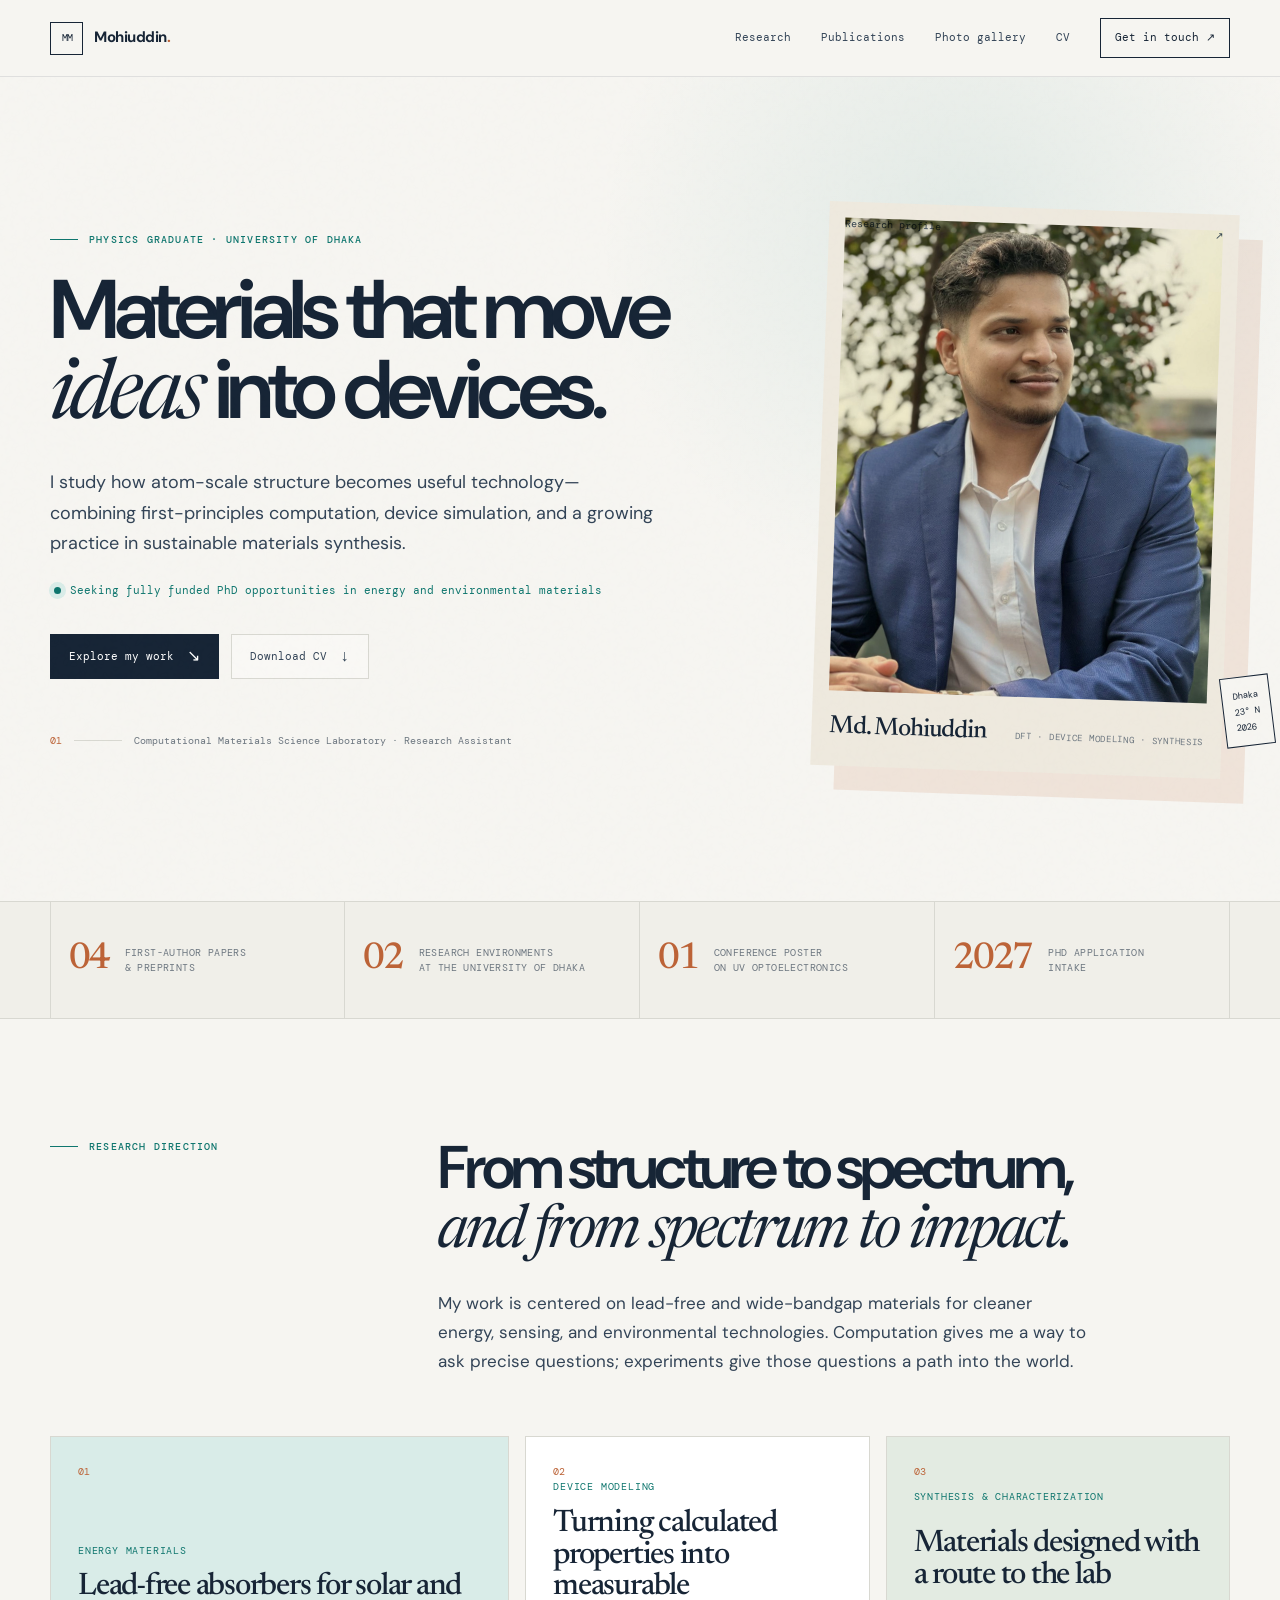
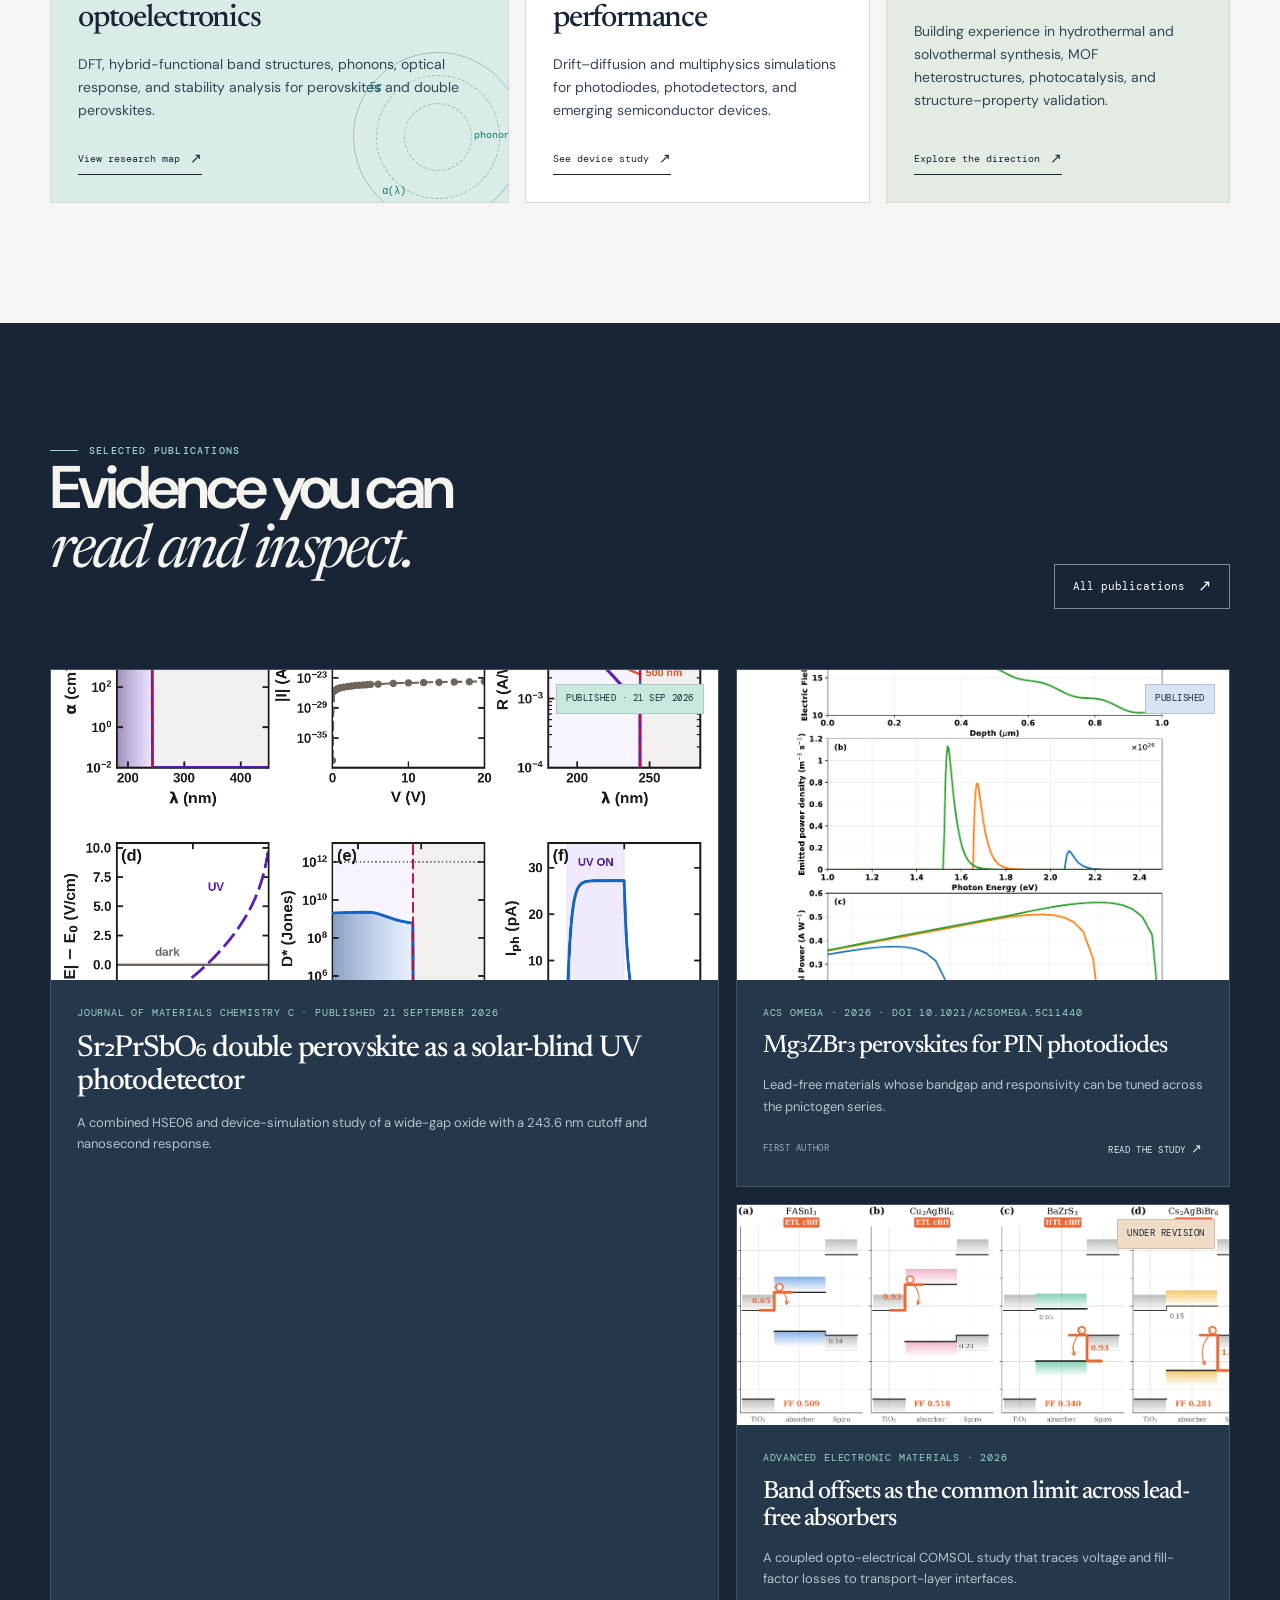
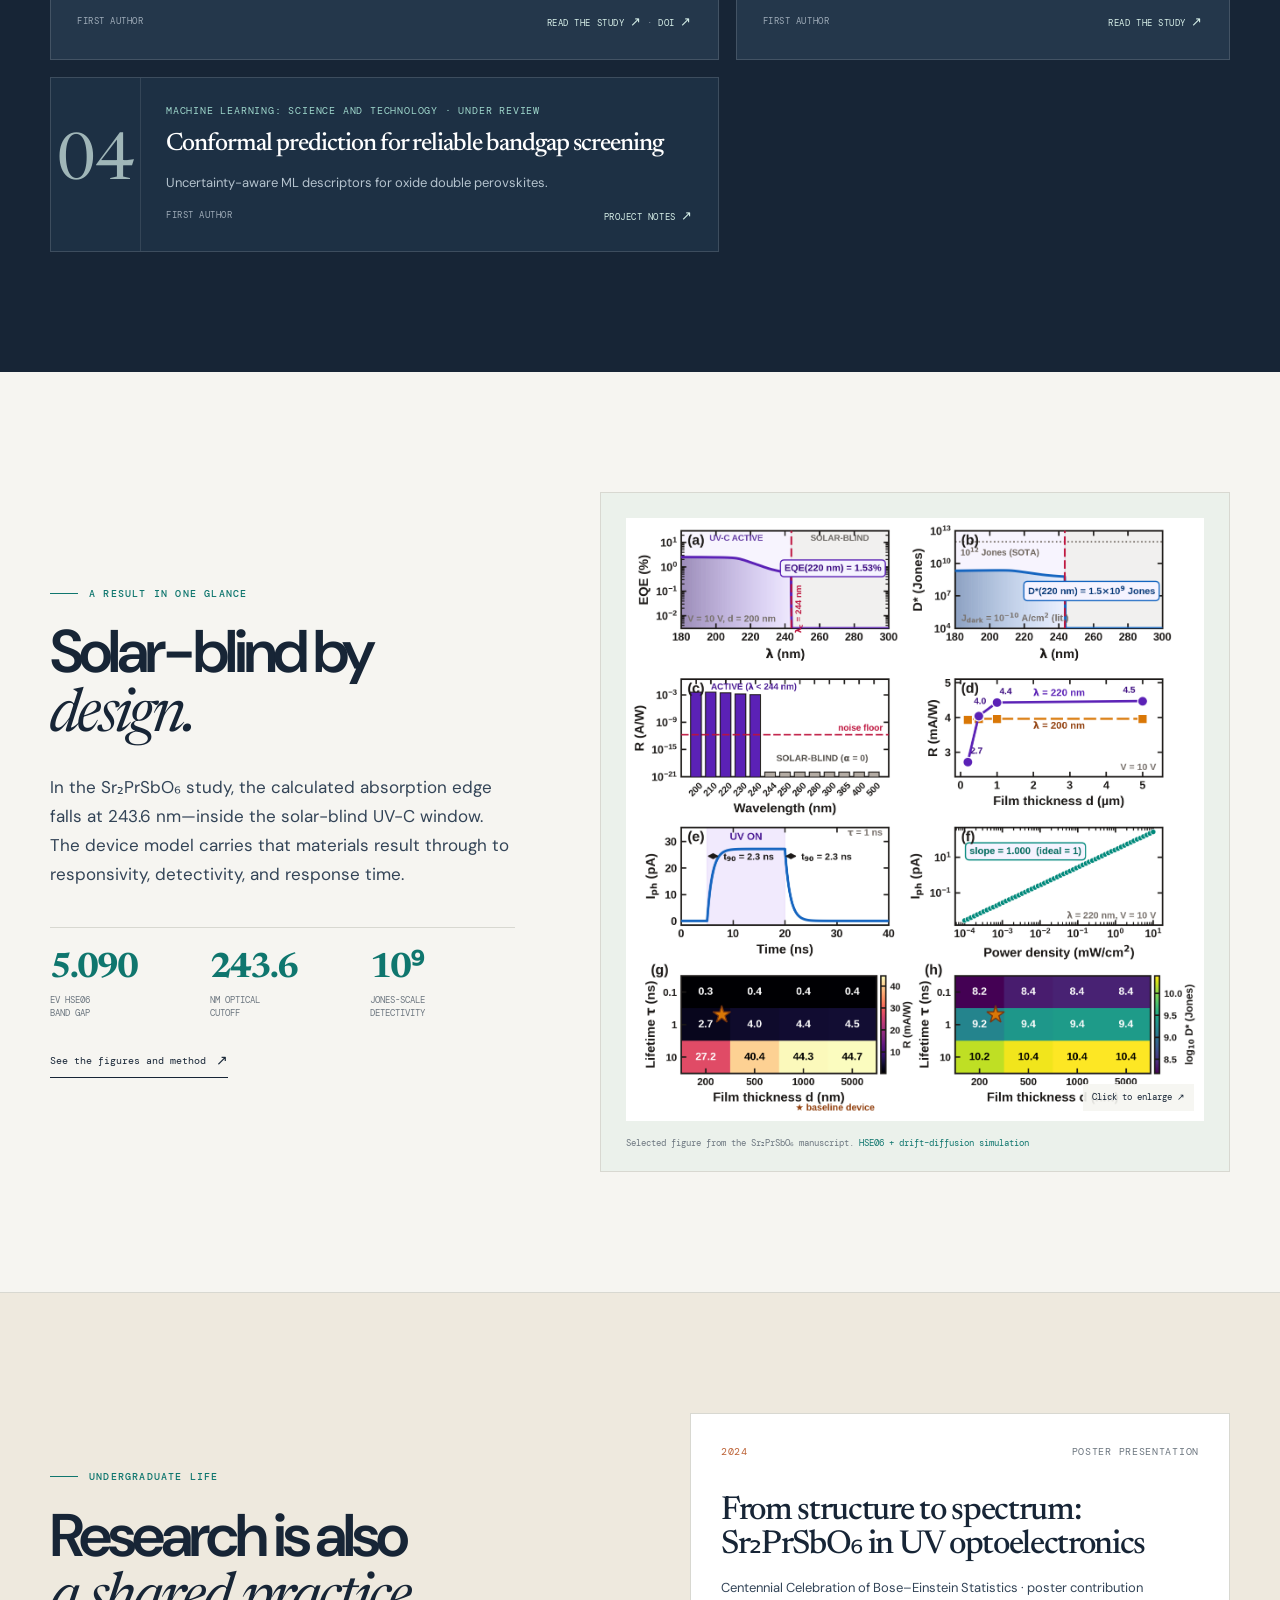
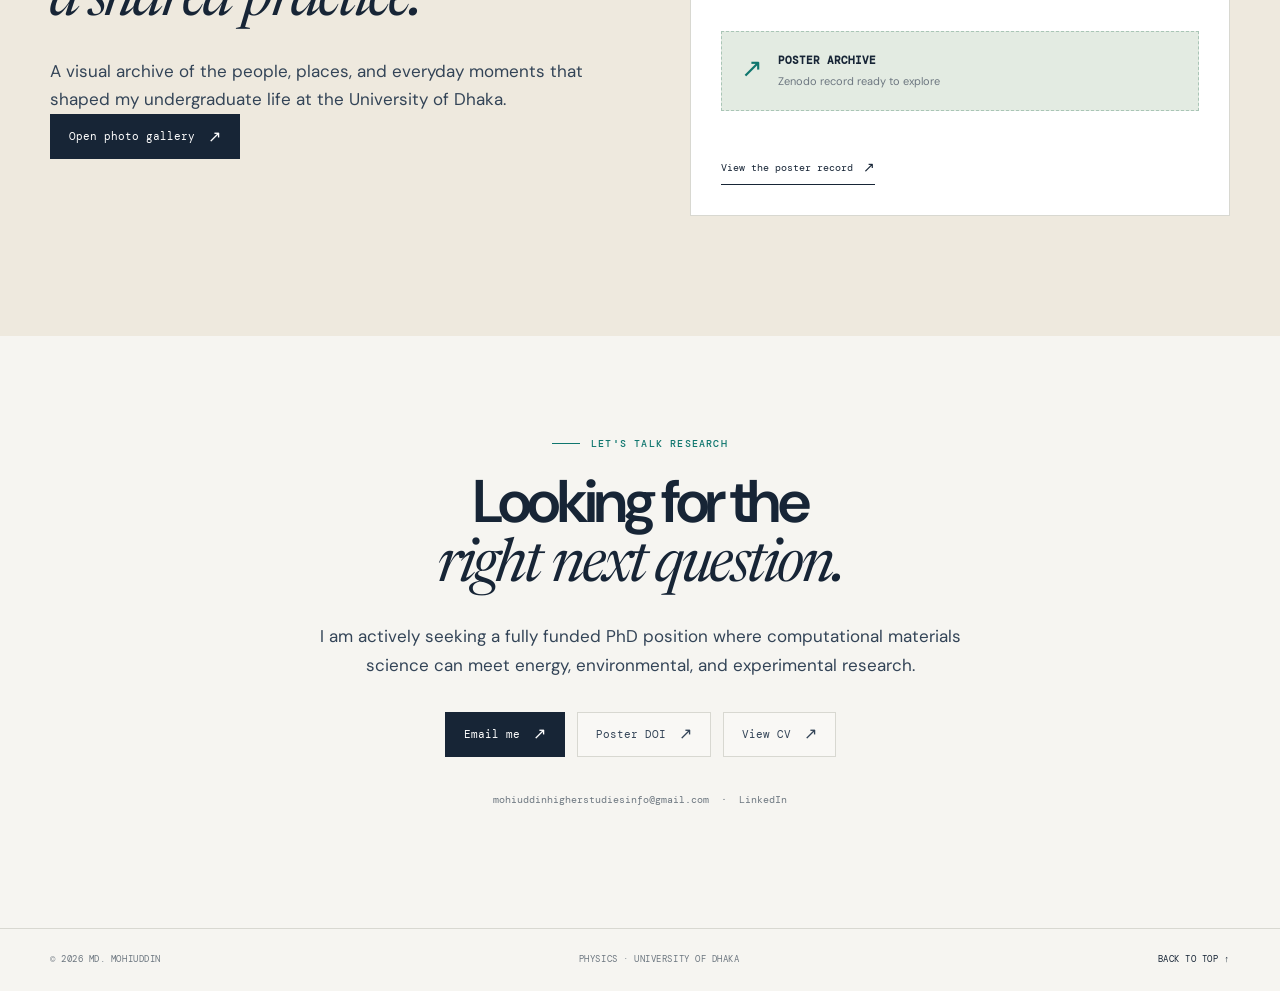
==== commit 3ca014d1: "Add photo gallery and update published paper" ====
--- a/index.html
+++ b/index.html
@@ -20,7 +20,7 @@
       <nav id="site-nav" class="site-nav" aria-label="Primary navigation">
         <a href="#research">Research</a>
         <a href="#publications">Publications</a>
-        <a href="academic-life/">Academic life</a>
+        <a href="gallery/">Photo gallery</a>
         <a href="cv/">CV</a>
         <a class="nav-contact" href="#contact">Get in touch <span>↗</span></a>
       </nav>
@@ -87,8 +87,8 @@
         <div class="section-heading light reveal"><div><p class="eyebrow eyebrow-light"><span class="eyebrow-line"></span>Selected publications</p><h2>Evidence you can<br><em>read and inspect.</em></h2></div><a class="button button-outline-light" href="publications/">All publications <span>↗</span></a></div>
         <div class="publication-grid">
           <article class="publication-card publication-card-featured reveal">
-            <div class="pub-image"><img src="assets/figures/Fig_UV7_summary.png" alt="Summary figure of the Sr₂PrSbO₆ solar-blind UV-C photodetector study" loading="lazy"><span class="pub-status">Accepted · in press</span></div>
-            <div class="pub-body"><p class="card-kicker">Journal of Materials Chemistry C · 2026</p><h3>Sr₂PrSbO₆ double perovskite as a solar-blind UV photodetector</h3><p>A combined HSE06 and device-simulation study of a wide-gap oxide with a 243.6 nm cutoff and nanosecond response.</p><div class="pub-meta"><span>First author</span><a href="research/sr2prsb06/">Read the study <span>↗</span></a></div></div>
+            <div class="pub-image"><img src="assets/figures/Fig_UV7_summary.png" alt="Summary figure of the Sr₂PrSbO₆ solar-blind UV-C photodetector study" loading="lazy"><span class="pub-status">Published · 21 Sep 2026</span></div>
+            <div class="pub-body"><p class="card-kicker">Journal of Materials Chemistry C · Published 21 September 2026</p><h3>Sr₂PrSbO₆ double perovskite as a solar-blind UV photodetector</h3><p>A combined HSE06 and device-simulation study of a wide-gap oxide with a 243.6 nm cutoff and nanosecond response.</p><div class="pub-meta"><span>First author</span><span><a href="research/sr2prsb06/">Read the study <span>↗</span></a> · <a href="https://doi.org/10.1039/D6TC02359B" target="_blank" rel="noreferrer">DOI <span>↗</span></a></span></div></div>
           </article>
           <article class="publication-card reveal reveal-delay-1">
             <div class="pub-image pub-image-tall"><img src="assets/figures/mg3-device-response.png" alt="Simulated spectral response of Mg₃ZBr₃ PIN photodiodes" loading="lazy"><span class="pub-status pub-status-blue">Published</span></div>
@@ -112,7 +112,7 @@
 
     <section id="academic-life" class="section-pad section-sand">
       <div class="container life-grid">
-        <div class="life-copy reveal"><p class="eyebrow"><span class="eyebrow-line"></span>Academic life</p><h2>Research is also<br><em>a shared practice.</em></h2><p class="section-lead">A growing record of posters, talks, lab work, and conversations with the people who make science feel possible. This space will expand as new media is added.</p><a class="button button-dark" href="academic-life/">Open academic life <span>↗</span></a></div>
+        <div class="life-copy reveal"><p class="eyebrow"><span class="eyebrow-line"></span>Undergraduate life</p><h2>Research is also<br><em>a shared practice.</em></h2><p class="section-lead">A visual archive of the people, places, and everyday moments that shaped my undergraduate life at the University of Dhaka.</p><a class="button button-dark" href="gallery/">Open photo gallery <span>↗</span></a></div>
         <div class="life-card reveal reveal-delay"><div class="life-card-top"><span class="life-date">2024</span><span class="life-label">Poster presentation</span></div><h3>From structure to spectrum: Sr₂PrSbO₆ in UV optoelectronics</h3><p>Centennial Celebration of Bose–Einstein Statistics · poster contribution</p><div class="life-placeholder"><span>↗</span><div><strong>Poster archive</strong><small>Zenodo record ready to explore</small></div></div><a class="text-link" href="academic-life/">View the poster record <span>↗</span></a></div>
       </div>
     </section>
--- a/css/style.css
+++ b/css/style.css
@@ -14,6 +14,7 @@
 .subpage-container{width:min(930px,calc(100% - 56px));margin:0 auto;padding:120px 0 100px}.subpage-header{margin-bottom:55px;border-bottom:1px solid var(--line);padding-bottom:40px}.back-link{display:inline-flex;gap:8px;align-items:center;font-family:var(--mono);font-size:10px;text-decoration:none;color:var(--muted);margin-bottom:36px}.back-link:hover{color:var(--teal)}.deepdive-content{font-size:17px;line-height:1.75;color:var(--ink-soft)}.deepdive-content h1{font-size:clamp(44px,6vw,72px);line-height:.98;letter-spacing:-.07em;color:var(--ink);margin:20px 0}.deepdive-content h2{font-family:var(--serif);font-size:38px;line-height:1.05;letter-spacing:-.04em;color:var(--ink);font-weight:500;margin:65px 0 18px}.deepdive-content h3{font-family:var(--mono);font-size:12px;text-transform:uppercase;letter-spacing:.09em;color:var(--teal);margin:42px 0 13px}.deepdive-content p{margin-bottom:20px}.deepdive-content ul{padding-left:22px;margin:18px 0 30px}.deepdive-content li{margin-bottom:8px}.deepdive-content strong{color:var(--ink)}.paper-meta{display:flex;flex-wrap:wrap;gap:8px;margin-top:25px}.paper-meta span{padding:8px 11px;font-family:var(--mono);font-size:9px;text-transform:uppercase;letter-spacing:.06em;border:1px solid var(--line);color:var(--muted)}.paper-abstract{padding:28px 30px;background:var(--sage);border-left:3px solid var(--teal);margin:36px 0 50px;color:var(--ink-soft)}.paper-abstract p{margin:0;font-size:16px}.paper-figure{margin:38px 0;background:var(--white);border:1px solid var(--line);padding:20px}.paper-figure img{width:100%;max-height:670px;object-fit:contain;background:#f9faf8}.paper-figure figcaption{font-family:var(--mono);font-size:10px;line-height:1.6;color:var(--muted);padding:16px 3px 2px}.paper-figure figcaption strong{color:var(--teal);font-weight:500}.highlight-grid{display:grid;grid-template-columns:repeat(3,1fr);gap:12px;margin:28px 0}.highlight{padding:20px;background:var(--paper);border:1px solid var(--line)}.highlight strong{display:block;font-family:var(--serif);font-size:34px;line-height:1;color:var(--orange);letter-spacing:-.06em}.highlight span{display:block;font-family:var(--mono);font-size:9px;line-height:1.45;color:var(--muted);margin-top:8px;text-transform:uppercase}.paper-actions{display:flex;gap:10px;flex-wrap:wrap;margin:30px 0 60px}.section-note{font-family:var(--mono);font-size:10px;color:var(--muted);border-top:1px solid var(--line);padding-top:16px}
 .publication-list{display:grid;gap:14px}.publication-row{display:grid;grid-template-columns:82px 1fr;gap:25px;padding:25px;background:var(--white);border:1px solid var(--line)}.publication-row .row-number{font-family:var(--serif);font-size:48px;color:var(--orange);line-height:1}.publication-row h2{font-family:var(--serif);font-size:29px;line-height:1.08;letter-spacing:-.04em;font-weight:500;margin-bottom:10px}.publication-row p{font-size:13px;color:var(--muted)}.publication-row .row-links{display:flex;gap:17px;flex-wrap:wrap;margin-top:18px;font-family:var(--mono);font-size:9px;text-transform:uppercase;color:var(--teal)}.publication-row a{text-decoration:none}.publication-row a:hover{text-decoration:underline}
 .life-header{display:flex;justify-content:space-between;gap:40px;align-items:end}.life-header h1{margin-bottom:0}.life-archive{display:grid;grid-template-columns:1fr 1fr;gap:16px}.archive-card{padding:28px;background:var(--white);border:1px solid var(--line);min-height:240px;display:flex;flex-direction:column}.archive-card.featured{grid-column:span 2;background:var(--sage)}.archive-card .archive-label{font-family:var(--mono);font-size:9px;text-transform:uppercase;color:var(--teal);letter-spacing:.08em}.archive-card h2{font-family:var(--serif);font-weight:500;font-size:32px;line-height:1.05;letter-spacing:-.04em;margin:33px 0 12px}.archive-card p{font-size:13px;color:var(--muted)}.archive-card .archive-bottom{margin-top:auto;padding-top:28px;display:flex;justify-content:space-between;align-items:end;font-family:var(--mono);font-size:9px;color:var(--muted)}.placeholder-media{display:grid;place-items:center;min-height:95px;margin-top:25px;border:1px dashed #9eb7ac;background:rgba(255,255,255,.34);color:var(--teal);font-family:var(--mono);font-size:10px;text-transform:uppercase;letter-spacing:.08em}
+.gallery-intro{display:grid;grid-template-columns:1.1fr .9fr;gap:70px;align-items:end}.gallery-intro .section-lead{padding-bottom:5px}.gallery-grid{display:grid;grid-template-columns:repeat(3,1fr);gap:15px}.gallery-card{margin:0;background:var(--white);border:1px solid var(--line);overflow:hidden;transition:transform .3s var(--ease),box-shadow .3s ease}.gallery-card:hover{transform:translateY(-4px);box-shadow:0 16px 35px rgba(23,37,54,.1)}.gallery-card .image-button{background:#e8ece7;overflow:hidden}.gallery-card .image-button img{width:100%;height:285px;object-fit:cover;transition:transform .5s var(--ease)}.gallery-card:hover .image-button img{transform:scale(1.03)}.gallery-card-featured{grid-column:span 1}.gallery-card-featured .image-button img{height:390px}.gallery-card figcaption{padding:15px 17px 17px;font-family:var(--mono);font-size:9px;line-height:1.55;color:var(--muted);text-transform:uppercase;letter-spacing:.05em}.gallery-card figcaption strong{display:block;color:var(--ink);font-size:10px;font-weight:500;margin-bottom:4px}.gallery-card figcaption span{display:block}.gallery-page .zoom-label{opacity:0;transition:opacity .25s ease}.gallery-card:hover .zoom-label,.gallery-card:focus-within .zoom-label{opacity:1}
 @media(max-width:900px){.hero-grid{gap:55px}.focus-grid{grid-template-columns:1fr 1fr}.focus-card-wide{grid-column:span 2}.result-grid{gap:45px}.life-grid{gap:45px}.section-intro{grid-template-columns:1fr}.section-intro .eyebrow{margin-bottom:22px}}
-@media(max-width:700px){.container,.subpage-container{width:min(100% - 34px,930px)}.nav-wrap{height:66px}.menu-toggle{display:block;z-index:22}.site-nav{position:absolute;top:66px;left:0;right:0;display:none;padding:12px 17px 20px;background:rgba(246,245,241,.98);border-bottom:1px solid var(--line);flex-direction:column;align-items:stretch;gap:0}.site-nav.is-open{display:flex}.site-nav a{padding:15px 5px;border-bottom:1px solid var(--line)}.site-nav .nav-contact{text-align:center;margin-top:12px}.hero{padding-top:70px;min-height:auto}.hero-grid{grid-template-columns:1fr;gap:50px}.hero h1{font-size:clamp(49px,14vw,78px)}.hero-lead,.section-lead{font-size:15px}.hero-footnote{margin-top:40px}.hero-visual{justify-self:center;width:min(100%,360px);margin-right:20px}.hero-stamp{right:-20px}.proof-grid{grid-template-columns:1fr 1fr}.proof-item{min-height:95px;padding:16px 12px;gap:11px}.proof-item:first-child{border-left:0}.proof-item:nth-child(odd){border-left:1px solid var(--line)}.proof-item:nth-child(n+3){border-top:1px solid var(--line)}.proof-item strong{font-size:30px}.proof-item span{font-size:8px}.section-pad{padding:80px 0}.section-intro h2,.section-heading h2,.result-copy h2,.life-copy h2,.contact-card h2{font-size:43px}.focus-grid,.publication-grid,.result-grid,.life-grid{grid-template-columns:1fr}.focus-card-wide,.publication-card-featured,.publication-card-compact{grid-column:auto;grid-row:auto}.focus-card{min-height:300px}.section-heading{align-items:start;flex-direction:column}.publication-card h3,.publication-card:not(.publication-card-featured) h3{font-size:27px}.publication-card-compact{display:flex}.publication-card-compact .pub-number{display:none}.result-figure{padding:12px}.metric-grid strong{font-size:30px}.life-card h3{font-size:28px}.contact-actions{flex-direction:column}.contact-actions .button{width:100%}.contact-links{flex-wrap:wrap;justify-content:flex-start}.footer-wrap{flex-direction:column;gap:10px}.subpage-container{padding-top:80px}.subpage-header{margin-bottom:35px}.deepdive-content h1{font-size:48px}.deepdive-content h2{font-size:33px;margin-top:50px}.highlight-grid{grid-template-columns:1fr}.publication-row{grid-template-columns:1fr;gap:10px}.publication-row h2{font-size:26px}.life-header{display:block}.life-header .button{margin-top:25px}.life-archive{grid-template-columns:1fr}.archive-card.featured{grid-column:auto}.archive-card h2{font-size:28px}}
+@media(max-width:700px){.container,.subpage-container{width:min(100% - 34px,930px)}.nav-wrap{height:66px}.menu-toggle{display:block;z-index:22}.site-nav{position:absolute;top:66px;left:0;right:0;display:none;padding:12px 17px 20px;background:rgba(246,245,241,.98);border-bottom:1px solid var(--line);flex-direction:column;align-items:stretch;gap:0}.site-nav.is-open{display:flex}.site-nav a{padding:15px 5px;border-bottom:1px solid var(--line)}.site-nav .nav-contact{text-align:center;margin-top:12px}.hero{padding-top:70px;min-height:auto}.hero-grid{grid-template-columns:1fr;gap:50px}.hero h1{font-size:clamp(49px,14vw,78px)}.hero-lead,.section-lead{font-size:15px}.hero-footnote{margin-top:40px}.hero-visual{justify-self:center;width:min(100%,360px);margin-right:20px}.hero-stamp{right:-20px}.proof-grid{grid-template-columns:1fr 1fr}.proof-item{min-height:95px;padding:16px 12px;gap:11px}.proof-item:first-child{border-left:0}.proof-item:nth-child(odd){border-left:1px solid var(--line)}.proof-item:nth-child(n+3){border-top:1px solid var(--line)}.proof-item strong{font-size:30px}.proof-item span{font-size:8px}.section-pad{padding:80px 0}.section-intro h2,.section-heading h2,.result-copy h2,.life-copy h2,.contact-card h2{font-size:43px}.focus-grid,.publication-grid,.result-grid,.life-grid{grid-template-columns:1fr}.focus-card-wide,.publication-card-featured,.publication-card-compact{grid-column:auto;grid-row:auto}.focus-card{min-height:300px}.section-heading{align-items:start;flex-direction:column}.publication-card h3,.publication-card:not(.publication-card-featured) h3{font-size:27px}.publication-card-compact{display:flex}.publication-card-compact .pub-number{display:none}.result-figure{padding:12px}.metric-grid strong{font-size:30px}.life-card h3{font-size:28px}.contact-actions{flex-direction:column}.contact-actions .button{width:100%}.contact-links{flex-wrap:wrap;justify-content:flex-start}.footer-wrap{flex-direction:column;gap:10px}.subpage-container{padding-top:80px}.subpage-header{margin-bottom:35px}.deepdive-content h1{font-size:48px}.deepdive-content h2{font-size:33px;margin-top:50px}.highlight-grid{grid-template-columns:1fr}.publication-row{grid-template-columns:1fr;gap:10px}.publication-row h2{font-size:26px}.life-header{display:block}.life-header .button{margin-top:25px}.life-archive{grid-template-columns:1fr}.archive-card.featured{grid-column:auto}.archive-card h2{font-size:28px}.gallery-intro{display:block}.gallery-intro .section-lead{margin-top:25px}.gallery-grid{grid-template-columns:1fr 1fr}.gallery-card-featured{grid-column:span 2}.gallery-card .image-button img,.gallery-card-featured .image-button img{height:270px}}
 @media(prefers-reduced-motion:reduce){*,*::before,*::after{scroll-behavior:auto!important;animation-duration:.01ms!important;animation-iteration-count:1!important;transition-duration:.01ms!important}.reveal{opacity:1;transform:none}}
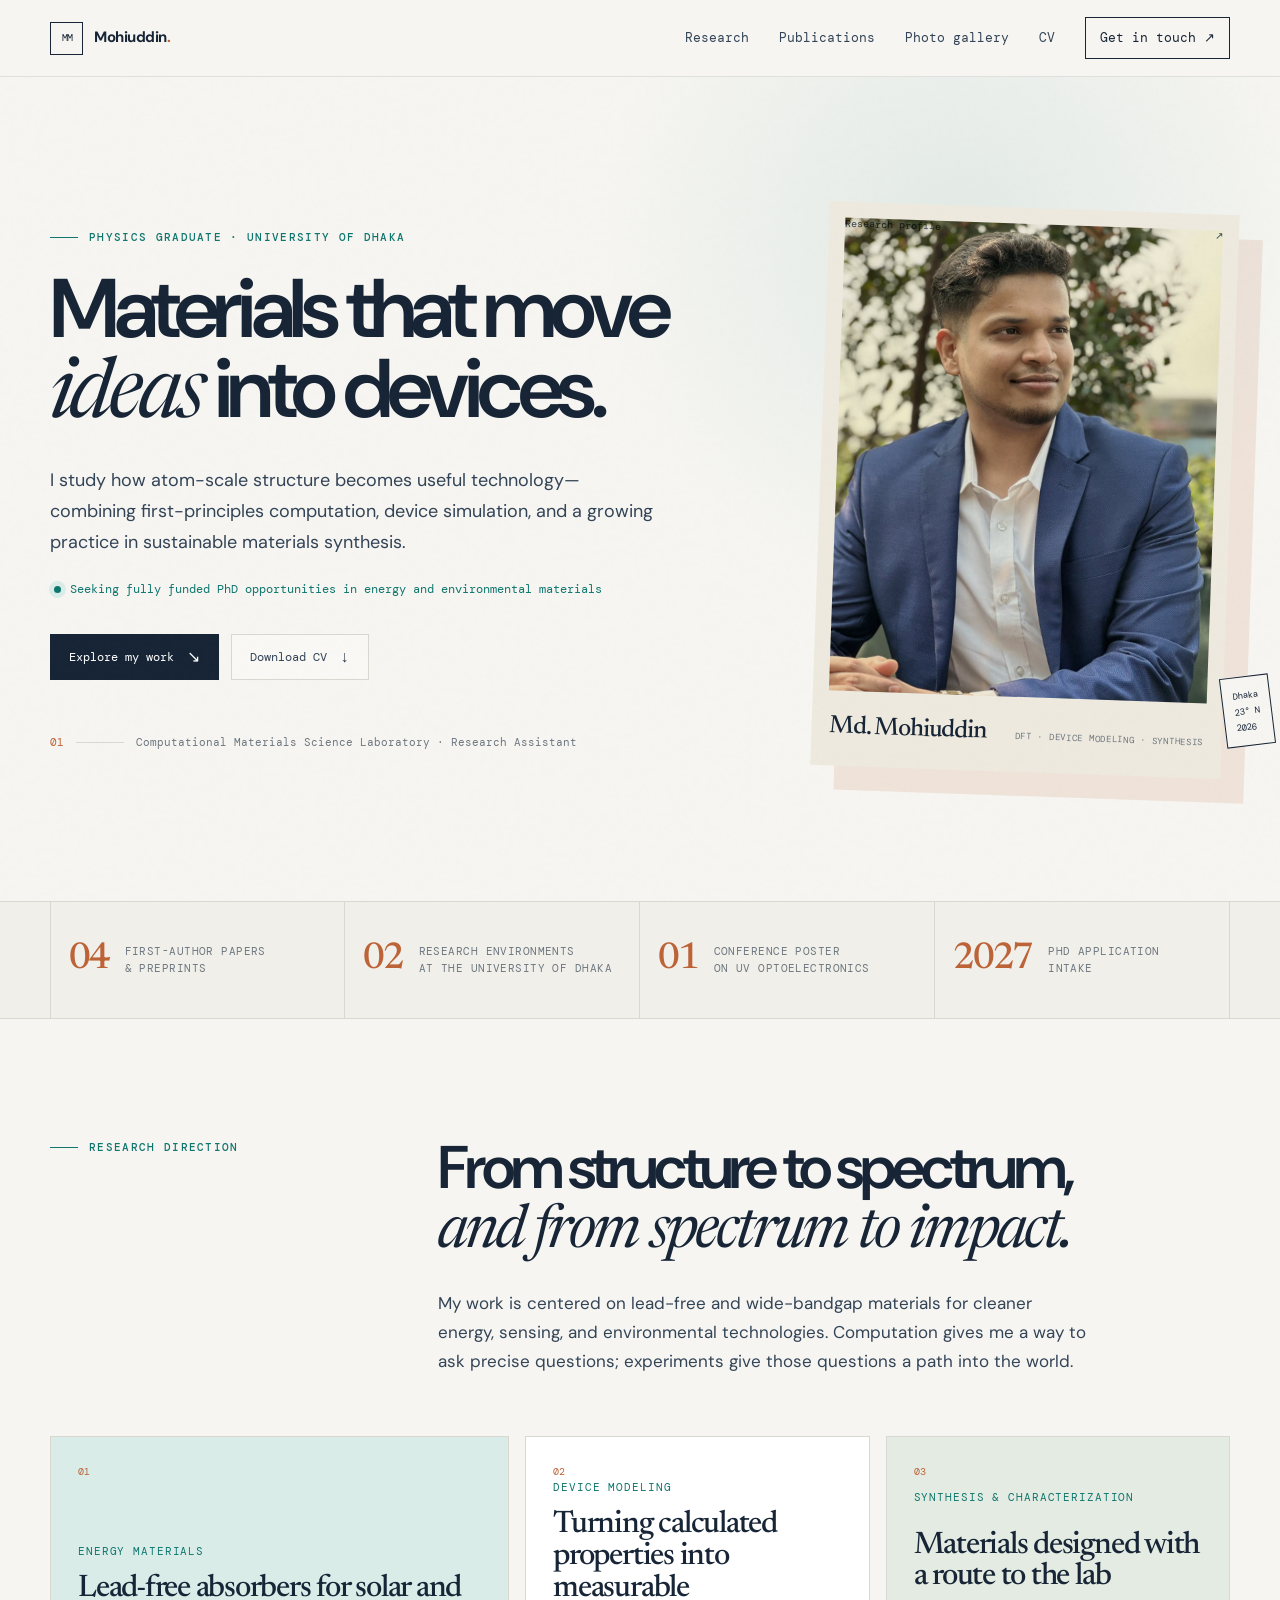
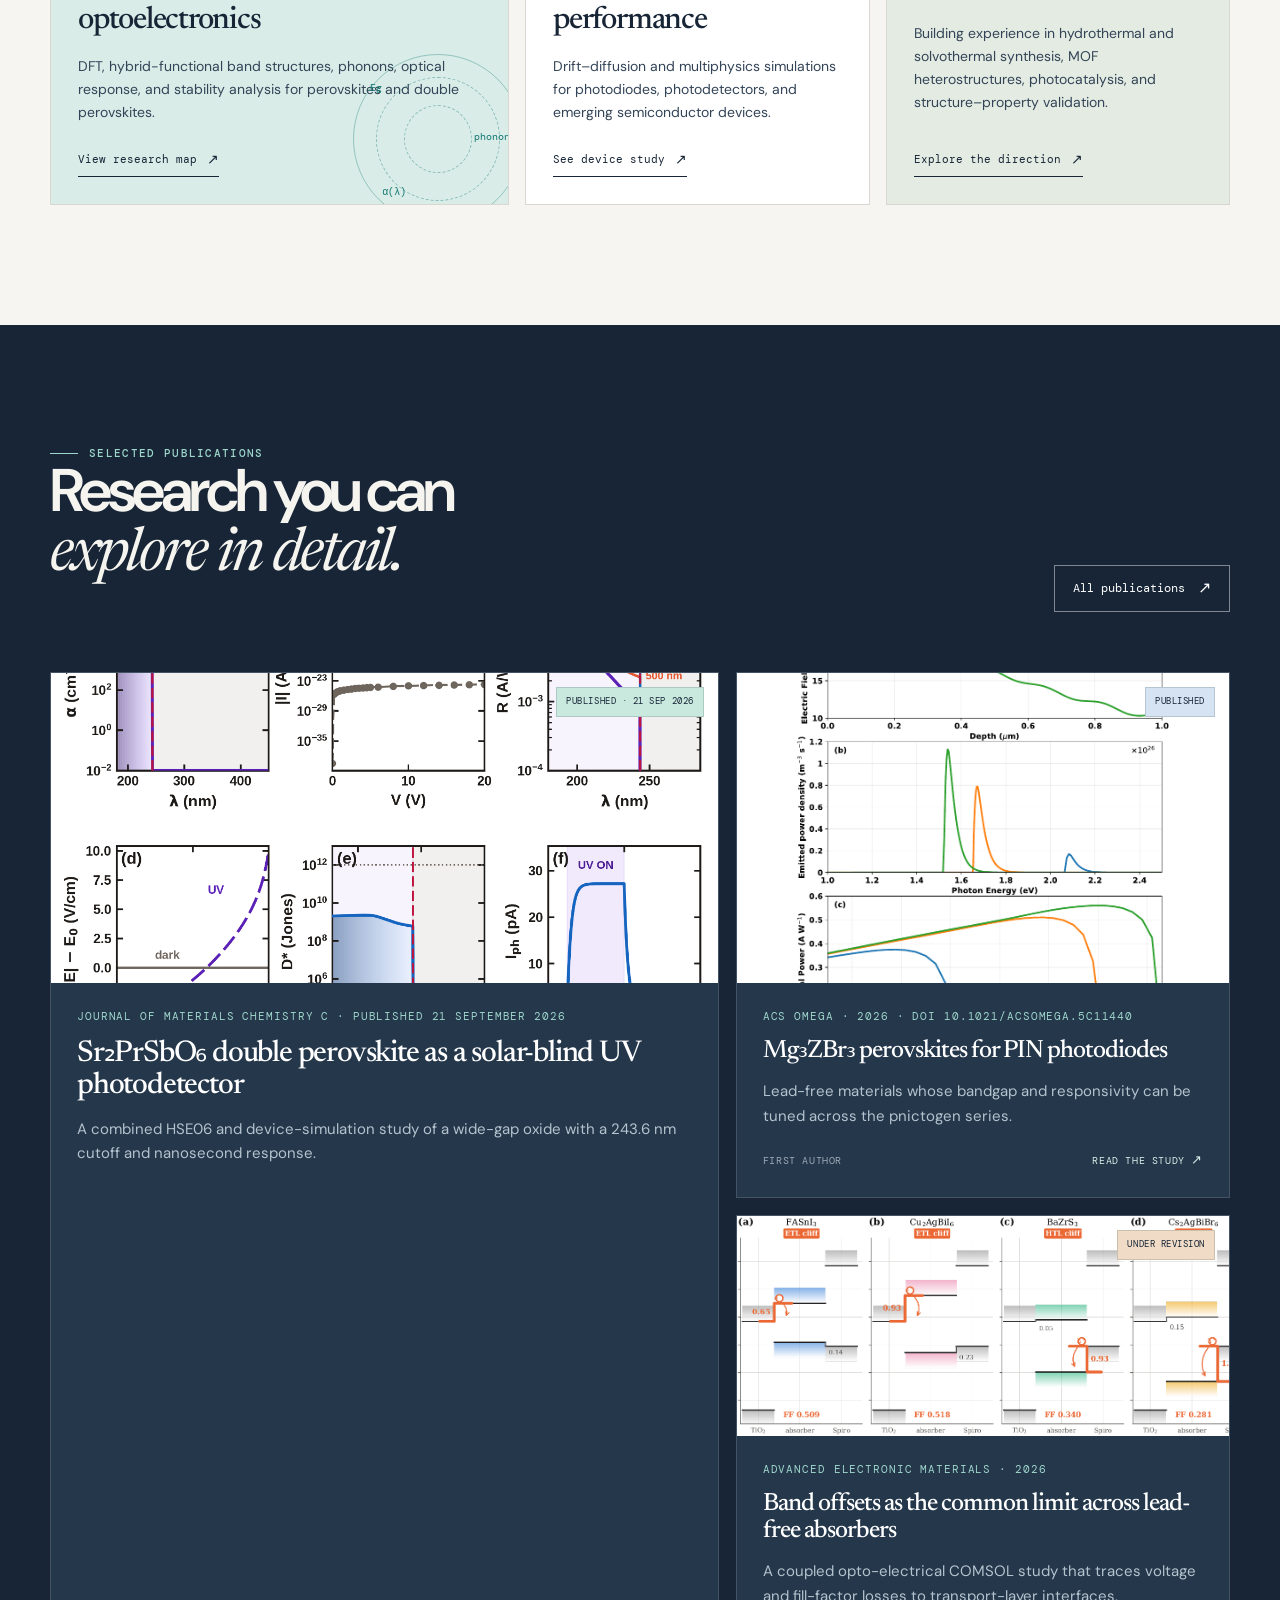
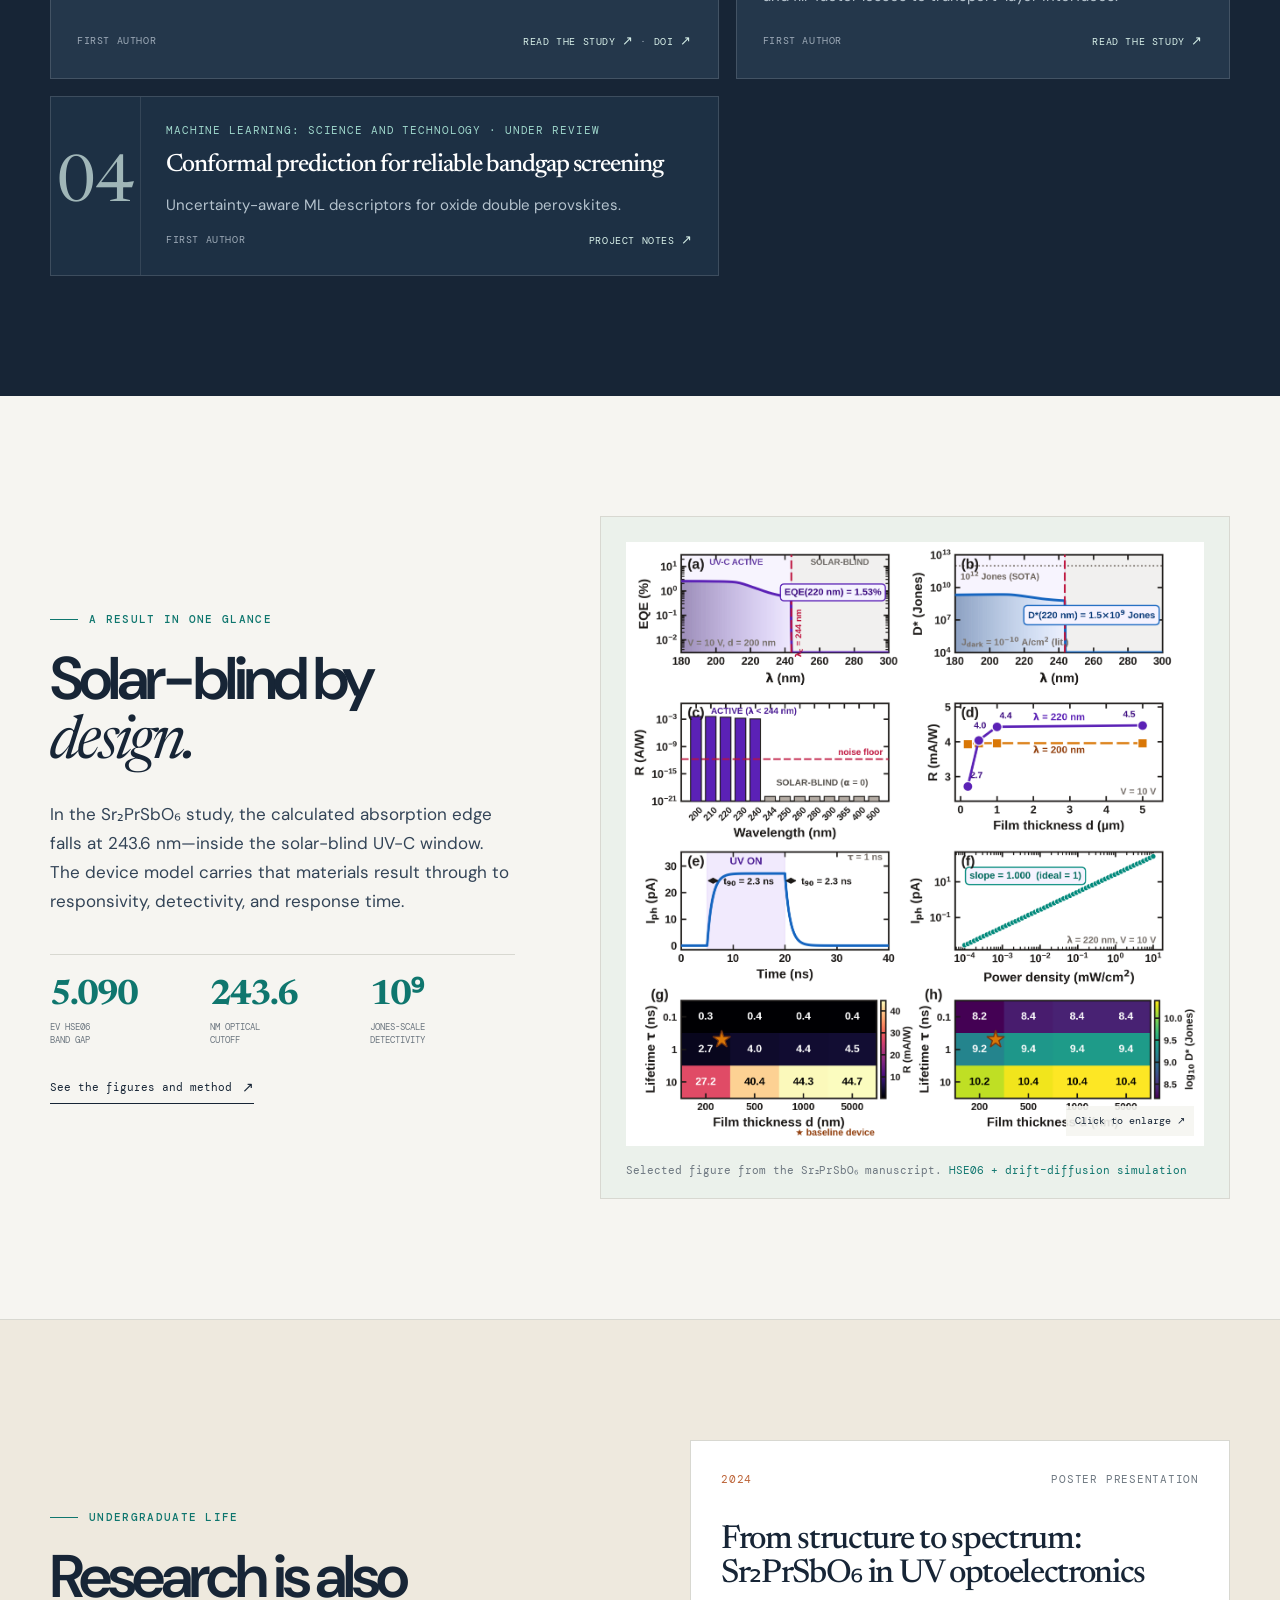
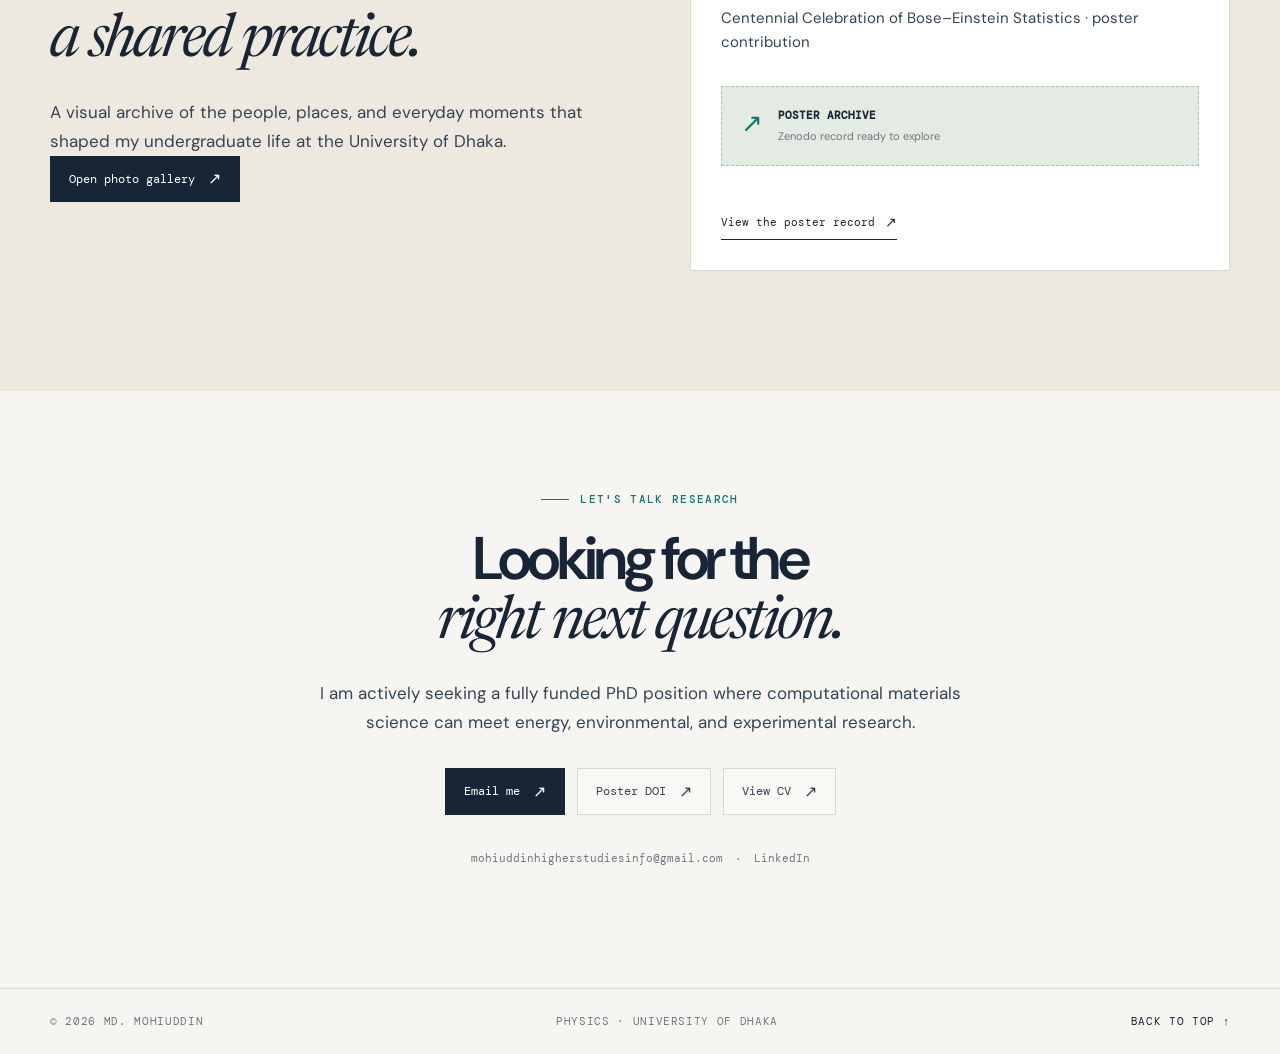
==== commit 697d627e: "Add Search Console verification" ====
--- a/index.html
+++ b/index.html
@@ -3,6 +3,7 @@
 <head>
   <meta charset="utf-8">
   <meta name="viewport" content="width=device-width, initial-scale=1">
+  <meta name="google-site-verification" content="iufRinikzFKcHC7vT9xFOTz_UnEtR7Qo1qC9PiNbNxA">
   <meta name="description" content="Md. Mohiuddin is a physics graduate and research assistant in computational materials science at the University of Dhaka, working on energy materials, semiconductor devices, and sustainable materials solutions.">
   <meta name="author" content="Md. Mohiuddin">
   <meta property="og:title" content="Md. Mohiuddin — Computational Materials Science">
@@ -84,7 +85,7 @@
 
     <section id="publications" class="section-pad section-ink">
       <div class="container">
-        <div class="section-heading light reveal"><div><p class="eyebrow eyebrow-light"><span class="eyebrow-line"></span>Selected publications</p><h2>Evidence you can<br><em>read and inspect.</em></h2></div><a class="button button-outline-light" href="publications/">All publications <span>↗</span></a></div>
+        <div class="section-heading light reveal"><div><p class="eyebrow eyebrow-light"><span class="eyebrow-line"></span>Selected publications</p><h2>Research you can<br><em>explore in detail.</em></h2></div><a class="button button-outline-light" href="publications/">All publications <span>↗</span></a></div>
         <div class="publication-grid">
           <article class="publication-card publication-card-featured reveal">
             <div class="pub-image"><img src="assets/figures/Fig_UV7_summary.png" alt="Summary figure of the Sr₂PrSbO₆ solar-blind UV-C photodetector study" loading="lazy"><span class="pub-status">Published · 21 Sep 2026</span></div>
--- a/css/style.css
+++ b/css/style.css
@@ -18,3 +18,26 @@
 @media(max-width:900px){.hero-grid{gap:55px}.focus-grid{grid-template-columns:1fr 1fr}.focus-card-wide{grid-column:span 2}.result-grid{gap:45px}.life-grid{gap:45px}.section-intro{grid-template-columns:1fr}.section-intro .eyebrow{margin-bottom:22px}}
 @media(max-width:700px){.container,.subpage-container{width:min(100% - 34px,930px)}.nav-wrap{height:66px}.menu-toggle{display:block;z-index:22}.site-nav{position:absolute;top:66px;left:0;right:0;display:none;padding:12px 17px 20px;background:rgba(246,245,241,.98);border-bottom:1px solid var(--line);flex-direction:column;align-items:stretch;gap:0}.site-nav.is-open{display:flex}.site-nav a{padding:15px 5px;border-bottom:1px solid var(--line)}.site-nav .nav-contact{text-align:center;margin-top:12px}.hero{padding-top:70px;min-height:auto}.hero-grid{grid-template-columns:1fr;gap:50px}.hero h1{font-size:clamp(49px,14vw,78px)}.hero-lead,.section-lead{font-size:15px}.hero-footnote{margin-top:40px}.hero-visual{justify-self:center;width:min(100%,360px);margin-right:20px}.hero-stamp{right:-20px}.proof-grid{grid-template-columns:1fr 1fr}.proof-item{min-height:95px;padding:16px 12px;gap:11px}.proof-item:first-child{border-left:0}.proof-item:nth-child(odd){border-left:1px solid var(--line)}.proof-item:nth-child(n+3){border-top:1px solid var(--line)}.proof-item strong{font-size:30px}.proof-item span{font-size:8px}.section-pad{padding:80px 0}.section-intro h2,.section-heading h2,.result-copy h2,.life-copy h2,.contact-card h2{font-size:43px}.focus-grid,.publication-grid,.result-grid,.life-grid{grid-template-columns:1fr}.focus-card-wide,.publication-card-featured,.publication-card-compact{grid-column:auto;grid-row:auto}.focus-card{min-height:300px}.section-heading{align-items:start;flex-direction:column}.publication-card h3,.publication-card:not(.publication-card-featured) h3{font-size:27px}.publication-card-compact{display:flex}.publication-card-compact .pub-number{display:none}.result-figure{padding:12px}.metric-grid strong{font-size:30px}.life-card h3{font-size:28px}.contact-actions{flex-direction:column}.contact-actions .button{width:100%}.contact-links{flex-wrap:wrap;justify-content:flex-start}.footer-wrap{flex-direction:column;gap:10px}.subpage-container{padding-top:80px}.subpage-header{margin-bottom:35px}.deepdive-content h1{font-size:48px}.deepdive-content h2{font-size:33px;margin-top:50px}.highlight-grid{grid-template-columns:1fr}.publication-row{grid-template-columns:1fr;gap:10px}.publication-row h2{font-size:26px}.life-header{display:block}.life-header .button{margin-top:25px}.life-archive{grid-template-columns:1fr}.archive-card.featured{grid-column:auto}.archive-card h2{font-size:28px}.gallery-intro{display:block}.gallery-intro .section-lead{margin-top:25px}.gallery-grid{grid-template-columns:1fr 1fr}.gallery-card-featured{grid-column:span 2}.gallery-card .image-button img,.gallery-card-featured .image-button img{height:270px}}
 @media(prefers-reduced-motion:reduce){*,*::before,*::after{scroll-behavior:auto!important;animation-duration:.01ms!important;animation-iteration-count:1!important;transition-duration:.01ms!important}.reveal{opacity:1;transform:none}}
+
+/* Readability scale: keep supporting text legible beside the large editorial headings. */
+body{font-size:16px}
+.site-nav{font-size:13px}
+.eyebrow,.card-kicker{font-size:11px}
+.availability{font-size:12px}
+.button{font-size:12px}
+.hero-footnote{font-size:11px}
+.proof-item span{font-size:11px}
+.text-link{font-size:11px}
+.publication-card p:not(.card-kicker){font-size:15px}
+.pub-meta{font-size:10px}
+.life-card-top{font-size:11px}
+.life-card>p,.publication-row p,.archive-card p{font-size:15px}
+.contact-links,.footer-wrap{font-size:11px}
+.back-link{font-size:11px}
+.paper-meta span,.section-note{font-size:11px}
+.paper-figure figcaption,.result-figure figcaption{font-size:11px}
+.highlight span{font-size:10px}
+.publication-row .row-links{font-size:10px}
+.gallery-card figcaption{font-size:10px}
+.gallery-card figcaption strong{font-size:11px}
+.zoom-label{font-size:10px}
